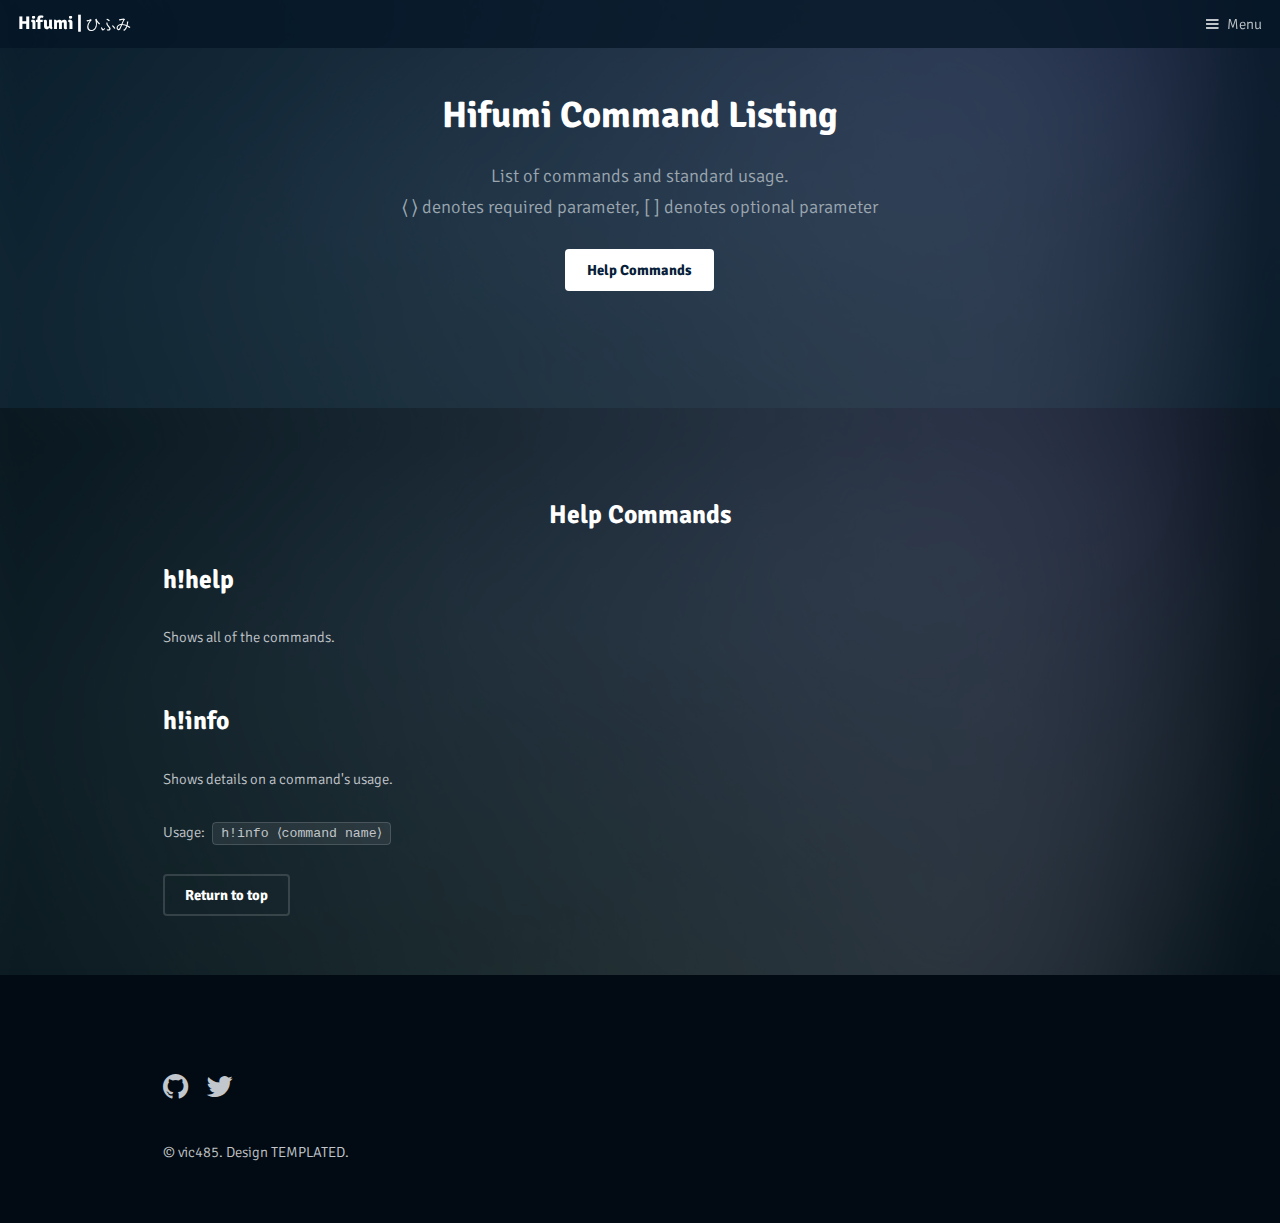
==== commands.html @ 5369439c "Help commands" ====
<!DOCTYPE HTML>
<!--
	Urban by TEMPLATED
	templated.co @templatedco
	Released for free under the Creative Commons Attribution 3.0 license (templated.co/license)
-->
<html>

<head>
	<title>Commands - Hifumi</title>
	<meta charset="utf-8" />
	<meta name="viewport" content="width=device-width, initial-scale=1" />
	<link rel="stylesheet" href="assets/css/main.css" />
</head>

<body>
	<header id="header">
		<h1>
			<a href="./">Hifumi |
				<span>ひふみ</span>
			</a>
		</h1>
		<a href="#menu">Menu</a>
	</header>

	<nav id="menu">
		<ul class="links">
			<li>
				<a href="./">Home</a>
			</li>
			<li>
				<a href="commands">Commands</a>
			</li>
			<li>
				<a href="#">Item 3</a>
			</li>
		</ul>
	</nav>

	<div id="main">
		<section class="wrapper style1">
			<div class="inner">
				<header class="align-center">
					<h2>Hifumi Command Listing</h2>
					<p>List of commands and standard usage.
						<br>&LeftAngleBracket; &RightAngleBracket; denotes required parameter, [ ] denotes optional parameter</p>
					<a href="#help" class="button special scrolly">Help Commands</a>
				</header>
			</div>
		</section>

		<section class="wrapper style2" id="help">
			<div class="inner">
				<h3 class="align-center">Help Commands</h3>
				<h3>h!help</h3>
				<p>Shows all of the commands.</p>
				<br>
				<h3>h!info</h3>
				<p>Shows details on a command's usage.</p>
				<p>Usage:
					<code>h!info &LeftAngleBracket;command name&RightAngleBracket;</code>
				</p>
				<a href="#main" class="button alt scrolly">Return to top</a>
			</div>
		</section>

		<footer id="footer">
			<div class="inner">
				<div class="icons">
					<ul class="icons">
						<li>
							<a href="https://github.com/vic485/hifumi" class="icon fa-github">
								<span class="label">GitHub</span>
							</a>
						</li>
						<li>
							<a href="https://twitter.com/thevic485" class="icon fa-twitter">
								<span class="label">Twitter</span>
							</a>
						</li>
					</ul>
					&copy; vic485. Design
					<a href="https://templated.co">TEMPLATED</a>.
				</div>
			</div>
		</footer>
	</div>

	<script src="assets/js/jquery.min.js"></script>
	<script src="assets/js/jquery.scrolly.min.js"></script>
	<script src="assets/js/skel.min.js"></script>
	<script src="assets/js/util.js"></script>
	<script src="assets/js/main.js"></script>
</body>

</html>
---- assets/css/main.css ----
@charset "UTF-8";
@import url(font-awesome.min.css);
@import url(fa-brands.min.css);
@import url("https://fonts.googleapis.com/css?family=Signika:300,700");

/*
	Broadcast by TEMPLATED
	templated.co @templatedco
	Released for free under the Creative Commons Attribution 3.0 license (templated.co/license)
*/

/* Reset */

	html, body, div, span, applet, object, iframe, h1, h2, h3, h4, h5, h6, p, blockquote, pre, a, abbr, acronym, address, big, cite, code, del, dfn, em, img, ins, kbd, q, s, samp, small, strike, strong, sub, sup, tt, var, b, u, i, center, dl, dt, dd, ol, ul, li, fieldset, form, label, legend, table, caption, tbody, tfoot, thead, tr, th, td, article, aside, canvas, details, embed, figure, figcaption, footer, header, hgroup, menu, nav, output, ruby, section, summary, time, mark, audio, video {
		margin: 0;
		padding: 0;
		border: 0;
		font-size: 100%;
		font: inherit;
		vertical-align: baseline;
	}

	article, aside, details, figcaption, figure, footer, header, hgroup, menu, nav, section {
		display: block;
	}

	body {
		line-height: 1;
	}

	ol, ul {
		list-style: none;
	}

	blockquote, q {
		quotes: none;
	}

	blockquote:before, blockquote:after, q:before, q:after {
		content: '';
		content: none;
	}

	table {
		border-collapse: collapse;
		border-spacing: 0;
	}

	body {
		-webkit-text-size-adjust: none;
	}

/* Box Model */

	*, *:before, *:after {
		-moz-box-sizing: border-box;
		-webkit-box-sizing: border-box;
		box-sizing: border-box;
	}

/* Containers */

	.container {
		margin-left: auto;
		margin-right: auto;
	}

	.container.\31 25\25 {
		width: 100%;
		max-width: 100em;
		min-width: 80em;
	}

	.container.\37 5\25 {
		width: 60em;
	}

	.container.\35 0\25 {
		width: 40em;
	}

	.container.\32 5\25 {
		width: 20em;
	}

	.container {
		width: 80em;
	}

	@media screen and (max-width: 1680px) {

		.container.\31 25\25 {
			width: 100%;
			max-width: 100em;
			min-width: 80em;
		}

		.container.\37 5\25 {
			width: 60em;
		}

		.container.\35 0\25 {
			width: 40em;
		}

		.container.\32 5\25 {
			width: 20em;
		}

		.container {
			width: 80em;
		}

	}

	@media screen and (max-width: 1280px) {

		.container.\31 25\25 {
			width: 100%;
			max-width: 81.25em;
			min-width: 65em;
		}

		.container.\37 5\25 {
			width: 48.75em;
		}

		.container.\35 0\25 {
			width: 32.5em;
		}

		.container.\32 5\25 {
			width: 16.25em;
		}

		.container {
			width: 65em;
		}

	}

	@media screen and (max-width: 980px) {

		.container.\31 25\25 {
			width: 100%;
			max-width: 112.5%;
			min-width: 90%;
		}

		.container.\37 5\25 {
			width: 67.5%;
		}

		.container.\35 0\25 {
			width: 45%;
		}

		.container.\32 5\25 {
			width: 22.5%;
		}

		.container {
			width: 90%;
		}

	}

	@media screen and (max-width: 736px) {

		.container.\31 25\25 {
			width: 100%;
			max-width: 112.5%;
			min-width: 90%;
		}

		.container.\37 5\25 {
			width: 67.5%;
		}

		.container.\35 0\25 {
			width: 45%;
		}

		.container.\32 5\25 {
			width: 22.5%;
		}

		.container {
			width: 90% !important;
		}

	}

	@media screen and (max-width: 480px) {

		.container.\31 25\25 {
			width: 100%;
			max-width: 112.5%;
			min-width: 90%;
		}

		.container.\37 5\25 {
			width: 67.5%;
		}

		.container.\35 0\25 {
			width: 45%;
		}

		.container.\32 5\25 {
			width: 22.5%;
		}

		.container {
			width: 90% !important;
		}

	}

/* Grid */

	.row {
		border-bottom: solid 1px transparent;
		-moz-box-sizing: border-box;
		-webkit-box-sizing: border-box;
		box-sizing: border-box;
	}

	.row > * {
		float: left;
		-moz-box-sizing: border-box;
		-webkit-box-sizing: border-box;
		box-sizing: border-box;
	}

	.row:after, .row:before {
		content: '';
		display: block;
		clear: both;
		height: 0;
	}

	.row.uniform > * > :first-child {
		margin-top: 0;
	}

	.row.uniform > * > :last-child {
		margin-bottom: 0;
	}

	.row.\30 \25 > * {
		padding: 0 0 0 0em;
	}

	.row.\30 \25 {
		margin: 0 0 -1px 0em;
	}

	.row.uniform.\30 \25 > * {
		padding: 0em 0 0 0em;
	}

	.row.uniform.\30 \25 {
		margin: 0em 0 -1px 0em;
	}

	.row > * {
		padding: 0 0 0 2em;
	}

	.row {
		margin: 0 0 -1px -2em;
	}

	.row.uniform > * {
		padding: 2em 0 0 2em;
	}

	.row.uniform {
		margin: -2em 0 -1px -2em;
	}

	.row.\32 00\25 > * {
		padding: 0 0 0 4em;
	}

	.row.\32 00\25 {
		margin: 0 0 -1px -4em;
	}

	.row.uniform.\32 00\25 > * {
		padding: 4em 0 0 4em;
	}

	.row.uniform.\32 00\25 {
		margin: -4em 0 -1px -4em;
	}

	.row.\31 50\25 > * {
		padding: 0 0 0 3em;
	}

	.row.\31 50\25 {
		margin: 0 0 -1px -3em;
	}

	.row.uniform.\31 50\25 > * {
		padding: 3em 0 0 3em;
	}

	.row.uniform.\31 50\25 {
		margin: -3em 0 -1px -3em;
	}

	.row.\35 0\25 > * {
		padding: 0 0 0 1em;
	}

	.row.\35 0\25 {
		margin: 0 0 -1px -1em;
	}

	.row.uniform.\35 0\25 > * {
		padding: 1em 0 0 1em;
	}

	.row.uniform.\35 0\25 {
		margin: -1em 0 -1px -1em;
	}

	.row.\32 5\25 > * {
		padding: 0 0 0 0.5em;
	}

	.row.\32 5\25 {
		margin: 0 0 -1px -0.5em;
	}

	.row.uniform.\32 5\25 > * {
		padding: 0.5em 0 0 0.5em;
	}

	.row.uniform.\32 5\25 {
		margin: -0.5em 0 -1px -0.5em;
	}

	.\31 2u, .\31 2u\24 {
		width: 100%;
		clear: none;
		margin-left: 0;
	}

	.\31 1u, .\31 1u\24 {
		width: 91.6666666667%;
		clear: none;
		margin-left: 0;
	}

	.\31 0u, .\31 0u\24 {
		width: 83.3333333333%;
		clear: none;
		margin-left: 0;
	}

	.\39 u, .\39 u\24 {
		width: 75%;
		clear: none;
		margin-left: 0;
	}

	.\38 u, .\38 u\24 {
		width: 66.6666666667%;
		clear: none;
		margin-left: 0;
	}

	.\37 u, .\37 u\24 {
		width: 58.3333333333%;
		clear: none;
		margin-left: 0;
	}

	.\36 u, .\36 u\24 {
		width: 50%;
		clear: none;
		margin-left: 0;
	}

	.\35 u, .\35 u\24 {
		width: 41.6666666667%;
		clear: none;
		margin-left: 0;
	}

	.\34 u, .\34 u\24 {
		width: 33.3333333333%;
		clear: none;
		margin-left: 0;
	}

	.\33 u, .\33 u\24 {
		width: 25%;
		clear: none;
		margin-left: 0;
	}

	.\32 u, .\32 u\24 {
		width: 16.6666666667%;
		clear: none;
		margin-left: 0;
	}

	.\31 u, .\31 u\24 {
		width: 8.3333333333%;
		clear: none;
		margin-left: 0;
	}

	.\31 2u\24 + *,
	.\31 1u\24 + *,
	.\31 0u\24 + *,
	.\39 u\24 + *,
	.\38 u\24 + *,
	.\37 u\24 + *,
	.\36 u\24 + *,
	.\35 u\24 + *,
	.\34 u\24 + *,
	.\33 u\24 + *,
	.\32 u\24 + *,
	.\31 u\24 + * {
		clear: left;
	}

	.\-11u {
		margin-left: 91.66667%;
	}

	.\-10u {
		margin-left: 83.33333%;
	}

	.\-9u {
		margin-left: 75%;
	}

	.\-8u {
		margin-left: 66.66667%;
	}

	.\-7u {
		margin-left: 58.33333%;
	}

	.\-6u {
		margin-left: 50%;
	}

	.\-5u {
		margin-left: 41.66667%;
	}

	.\-4u {
		margin-left: 33.33333%;
	}

	.\-3u {
		margin-left: 25%;
	}

	.\-2u {
		margin-left: 16.66667%;
	}

	.\-1u {
		margin-left: 8.33333%;
	}

	@media screen and (max-width: 1680px) {

		.row > * {
			padding: 0 0 0 2em;
		}

		.row {
			margin: 0 0 -1px -2em;
		}

		.row.uniform > * {
			padding: 2em 0 0 2em;
		}

		.row.uniform {
			margin: -2em 0 -1px -2em;
		}

		.row.\32 00\25 > * {
			padding: 0 0 0 4em;
		}

		.row.\32 00\25 {
			margin: 0 0 -1px -4em;
		}

		.row.uniform.\32 00\25 > * {
			padding: 4em 0 0 4em;
		}

		.row.uniform.\32 00\25 {
			margin: -4em 0 -1px -4em;
		}

		.row.\31 50\25 > * {
			padding: 0 0 0 3em;
		}

		.row.\31 50\25 {
			margin: 0 0 -1px -3em;
		}

		.row.uniform.\31 50\25 > * {
			padding: 3em 0 0 3em;
		}

		.row.uniform.\31 50\25 {
			margin: -3em 0 -1px -3em;
		}

		.row.\35 0\25 > * {
			padding: 0 0 0 1em;
		}

		.row.\35 0\25 {
			margin: 0 0 -1px -1em;
		}

		.row.uniform.\35 0\25 > * {
			padding: 1em 0 0 1em;
		}

		.row.uniform.\35 0\25 {
			margin: -1em 0 -1px -1em;
		}

		.row.\32 5\25 > * {
			padding: 0 0 0 0.5em;
		}

		.row.\32 5\25 {
			margin: 0 0 -1px -0.5em;
		}

		.row.uniform.\32 5\25 > * {
			padding: 0.5em 0 0 0.5em;
		}

		.row.uniform.\32 5\25 {
			margin: -0.5em 0 -1px -0.5em;
		}

		.\31 2u\28xlarge\29, .\31 2u\24\28xlarge\29 {
			width: 100%;
			clear: none;
			margin-left: 0;
		}

		.\31 1u\28xlarge\29, .\31 1u\24\28xlarge\29 {
			width: 91.6666666667%;
			clear: none;
			margin-left: 0;
		}

		.\31 0u\28xlarge\29, .\31 0u\24\28xlarge\29 {
			width: 83.3333333333%;
			clear: none;
			margin-left: 0;
		}

		.\39 u\28xlarge\29, .\39 u\24\28xlarge\29 {
			width: 75%;
			clear: none;
			margin-left: 0;
		}

		.\38 u\28xlarge\29, .\38 u\24\28xlarge\29 {
			width: 66.6666666667%;
			clear: none;
			margin-left: 0;
		}

		.\37 u\28xlarge\29, .\37 u\24\28xlarge\29 {
			width: 58.3333333333%;
			clear: none;
			margin-left: 0;
		}

		.\36 u\28xlarge\29, .\36 u\24\28xlarge\29 {
			width: 50%;
			clear: none;
			margin-left: 0;
		}

		.\35 u\28xlarge\29, .\35 u\24\28xlarge\29 {
			width: 41.6666666667%;
			clear: none;
			margin-left: 0;
		}

		.\34 u\28xlarge\29, .\34 u\24\28xlarge\29 {
			width: 33.3333333333%;
			clear: none;
			margin-left: 0;
		}

		.\33 u\28xlarge\29, .\33 u\24\28xlarge\29 {
			width: 25%;
			clear: none;
			margin-left: 0;
		}

		.\32 u\28xlarge\29, .\32 u\24\28xlarge\29 {
			width: 16.6666666667%;
			clear: none;
			margin-left: 0;
		}

		.\31 u\28xlarge\29, .\31 u\24\28xlarge\29 {
			width: 8.3333333333%;
			clear: none;
			margin-left: 0;
		}

		.\31 2u\24\28xlarge\29 + *,
		.\31 1u\24\28xlarge\29 + *,
		.\31 0u\24\28xlarge\29 + *,
		.\39 u\24\28xlarge\29 + *,
		.\38 u\24\28xlarge\29 + *,
		.\37 u\24\28xlarge\29 + *,
		.\36 u\24\28xlarge\29 + *,
		.\35 u\24\28xlarge\29 + *,
		.\34 u\24\28xlarge\29 + *,
		.\33 u\24\28xlarge\29 + *,
		.\32 u\24\28xlarge\29 + *,
		.\31 u\24\28xlarge\29 + * {
			clear: left;
		}

		.\-11u\28xlarge\29 {
			margin-left: 91.66667%;
		}

		.\-10u\28xlarge\29 {
			margin-left: 83.33333%;
		}

		.\-9u\28xlarge\29 {
			margin-left: 75%;
		}

		.\-8u\28xlarge\29 {
			margin-left: 66.66667%;
		}

		.\-7u\28xlarge\29 {
			margin-left: 58.33333%;
		}

		.\-6u\28xlarge\29 {
			margin-left: 50%;
		}

		.\-5u\28xlarge\29 {
			margin-left: 41.66667%;
		}

		.\-4u\28xlarge\29 {
			margin-left: 33.33333%;
		}

		.\-3u\28xlarge\29 {
			margin-left: 25%;
		}

		.\-2u\28xlarge\29 {
			margin-left: 16.66667%;
		}

		.\-1u\28xlarge\29 {
			margin-left: 8.33333%;
		}

	}

	@media screen and (max-width: 1280px) {

		.row > * {
			padding: 0 0 0 1.5em;
		}

		.row {
			margin: 0 0 -1px -1.5em;
		}

		.row.uniform > * {
			padding: 1.5em 0 0 1.5em;
		}

		.row.uniform {
			margin: -1.5em 0 -1px -1.5em;
		}

		.row.\32 00\25 > * {
			padding: 0 0 0 3em;
		}

		.row.\32 00\25 {
			margin: 0 0 -1px -3em;
		}

		.row.uniform.\32 00\25 > * {
			padding: 3em 0 0 3em;
		}

		.row.uniform.\32 00\25 {
			margin: -3em 0 -1px -3em;
		}

		.row.\31 50\25 > * {
			padding: 0 0 0 2.25em;
		}

		.row.\31 50\25 {
			margin: 0 0 -1px -2.25em;
		}

		.row.uniform.\31 50\25 > * {
			padding: 2.25em 0 0 2.25em;
		}

		.row.uniform.\31 50\25 {
			margin: -2.25em 0 -1px -2.25em;
		}

		.row.\35 0\25 > * {
			padding: 0 0 0 0.75em;
		}

		.row.\35 0\25 {
			margin: 0 0 -1px -0.75em;
		}

		.row.uniform.\35 0\25 > * {
			padding: 0.75em 0 0 0.75em;
		}

		.row.uniform.\35 0\25 {
			margin: -0.75em 0 -1px -0.75em;
		}

		.row.\32 5\25 > * {
			padding: 0 0 0 0.375em;
		}

		.row.\32 5\25 {
			margin: 0 0 -1px -0.375em;
		}

		.row.uniform.\32 5\25 > * {
			padding: 0.375em 0 0 0.375em;
		}

		.row.uniform.\32 5\25 {
			margin: -0.375em 0 -1px -0.375em;
		}

		.\31 2u\28large\29, .\31 2u\24\28large\29 {
			width: 100%;
			clear: none;
			margin-left: 0;
		}

		.\31 1u\28large\29, .\31 1u\24\28large\29 {
			width: 91.6666666667%;
			clear: none;
			margin-left: 0;
		}

		.\31 0u\28large\29, .\31 0u\24\28large\29 {
			width: 83.3333333333%;
			clear: none;
			margin-left: 0;
		}

		.\39 u\28large\29, .\39 u\24\28large\29 {
			width: 75%;
			clear: none;
			margin-left: 0;
		}

		.\38 u\28large\29, .\38 u\24\28large\29 {
			width: 66.6666666667%;
			clear: none;
			margin-left: 0;
		}

		.\37 u\28large\29, .\37 u\24\28large\29 {
			width: 58.3333333333%;
			clear: none;
			margin-left: 0;
		}

		.\36 u\28large\29, .\36 u\24\28large\29 {
			width: 50%;
			clear: none;
			margin-left: 0;
		}

		.\35 u\28large\29, .\35 u\24\28large\29 {
			width: 41.6666666667%;
			clear: none;
			margin-left: 0;
		}

		.\34 u\28large\29, .\34 u\24\28large\29 {
			width: 33.3333333333%;
			clear: none;
			margin-left: 0;
		}

		.\33 u\28large\29, .\33 u\24\28large\29 {
			width: 25%;
			clear: none;
			margin-left: 0;
		}

		.\32 u\28large\29, .\32 u\24\28large\29 {
			width: 16.6666666667%;
			clear: none;
			margin-left: 0;
		}

		.\31 u\28large\29, .\31 u\24\28large\29 {
			width: 8.3333333333%;
			clear: none;
			margin-left: 0;
		}

		.\31 2u\24\28large\29 + *,
		.\31 1u\24\28large\29 + *,
		.\31 0u\24\28large\29 + *,
		.\39 u\24\28large\29 + *,
		.\38 u\24\28large\29 + *,
		.\37 u\24\28large\29 + *,
		.\36 u\24\28large\29 + *,
		.\35 u\24\28large\29 + *,
		.\34 u\24\28large\29 + *,
		.\33 u\24\28large\29 + *,
		.\32 u\24\28large\29 + *,
		.\31 u\24\28large\29 + * {
			clear: left;
		}

		.\-11u\28large\29 {
			margin-left: 91.66667%;
		}

		.\-10u\28large\29 {
			margin-left: 83.33333%;
		}

		.\-9u\28large\29 {
			margin-left: 75%;
		}

		.\-8u\28large\29 {
			margin-left: 66.66667%;
		}

		.\-7u\28large\29 {
			margin-left: 58.33333%;
		}

		.\-6u\28large\29 {
			margin-left: 50%;
		}

		.\-5u\28large\29 {
			margin-left: 41.66667%;
		}

		.\-4u\28large\29 {
			margin-left: 33.33333%;
		}

		.\-3u\28large\29 {
			margin-left: 25%;
		}

		.\-2u\28large\29 {
			margin-left: 16.66667%;
		}

		.\-1u\28large\29 {
			margin-left: 8.33333%;
		}

	}

	@media screen and (max-width: 980px) {

		.row > * {
			padding: 0 0 0 1.5em;
		}

		.row {
			margin: 0 0 -1px -1.5em;
		}

		.row.uniform > * {
			padding: 1.5em 0 0 1.5em;
		}

		.row.uniform {
			margin: -1.5em 0 -1px -1.5em;
		}

		.row.\32 00\25 > * {
			padding: 0 0 0 3em;
		}

		.row.\32 00\25 {
			margin: 0 0 -1px -3em;
		}

		.row.uniform.\32 00\25 > * {
			padding: 3em 0 0 3em;
		}

		.row.uniform.\32 00\25 {
			margin: -3em 0 -1px -3em;
		}

		.row.\31 50\25 > * {
			padding: 0 0 0 2.25em;
		}

		.row.\31 50\25 {
			margin: 0 0 -1px -2.25em;
		}

		.row.uniform.\31 50\25 > * {
			padding: 2.25em 0 0 2.25em;
		}

		.row.uniform.\31 50\25 {
			margin: -2.25em 0 -1px -2.25em;
		}

		.row.\35 0\25 > * {
			padding: 0 0 0 0.75em;
		}

		.row.\35 0\25 {
			margin: 0 0 -1px -0.75em;
		}

		.row.uniform.\35 0\25 > * {
			padding: 0.75em 0 0 0.75em;
		}

		.row.uniform.\35 0\25 {
			margin: -0.75em 0 -1px -0.75em;
		}

		.row.\32 5\25 > * {
			padding: 0 0 0 0.375em;
		}

		.row.\32 5\25 {
			margin: 0 0 -1px -0.375em;
		}

		.row.uniform.\32 5\25 > * {
			padding: 0.375em 0 0 0.375em;
		}

		.row.uniform.\32 5\25 {
			margin: -0.375em 0 -1px -0.375em;
		}

		.\31 2u\28medium\29, .\31 2u\24\28medium\29 {
			width: 100%;
			clear: none;
			margin-left: 0;
		}

		.\31 1u\28medium\29, .\31 1u\24\28medium\29 {
			width: 91.6666666667%;
			clear: none;
			margin-left: 0;
		}

		.\31 0u\28medium\29, .\31 0u\24\28medium\29 {
			width: 83.3333333333%;
			clear: none;
			margin-left: 0;
		}

		.\39 u\28medium\29, .\39 u\24\28medium\29 {
			width: 75%;
			clear: none;
			margin-left: 0;
		}

		.\38 u\28medium\29, .\38 u\24\28medium\29 {
			width: 66.6666666667%;
			clear: none;
			margin-left: 0;
		}

		.\37 u\28medium\29, .\37 u\24\28medium\29 {
			width: 58.3333333333%;
			clear: none;
			margin-left: 0;
		}

		.\36 u\28medium\29, .\36 u\24\28medium\29 {
			width: 50%;
			clear: none;
			margin-left: 0;
		}

		.\35 u\28medium\29, .\35 u\24\28medium\29 {
			width: 41.6666666667%;
			clear: none;
			margin-left: 0;
		}

		.\34 u\28medium\29, .\34 u\24\28medium\29 {
			width: 33.3333333333%;
			clear: none;
			margin-left: 0;
		}

		.\33 u\28medium\29, .\33 u\24\28medium\29 {
			width: 25%;
			clear: none;
			margin-left: 0;
		}

		.\32 u\28medium\29, .\32 u\24\28medium\29 {
			width: 16.6666666667%;
			clear: none;
			margin-left: 0;
		}

		.\31 u\28medium\29, .\31 u\24\28medium\29 {
			width: 8.3333333333%;
			clear: none;
			margin-left: 0;
		}

		.\31 2u\24\28medium\29 + *,
		.\31 1u\24\28medium\29 + *,
		.\31 0u\24\28medium\29 + *,
		.\39 u\24\28medium\29 + *,
		.\38 u\24\28medium\29 + *,
		.\37 u\24\28medium\29 + *,
		.\36 u\24\28medium\29 + *,
		.\35 u\24\28medium\29 + *,
		.\34 u\24\28medium\29 + *,
		.\33 u\24\28medium\29 + *,
		.\32 u\24\28medium\29 + *,
		.\31 u\24\28medium\29 + * {
			clear: left;
		}

		.\-11u\28medium\29 {
			margin-left: 91.66667%;
		}

		.\-10u\28medium\29 {
			margin-left: 83.33333%;
		}

		.\-9u\28medium\29 {
			margin-left: 75%;
		}

		.\-8u\28medium\29 {
			margin-left: 66.66667%;
		}

		.\-7u\28medium\29 {
			margin-left: 58.33333%;
		}

		.\-6u\28medium\29 {
			margin-left: 50%;
		}

		.\-5u\28medium\29 {
			margin-left: 41.66667%;
		}

		.\-4u\28medium\29 {
			margin-left: 33.33333%;
		}

		.\-3u\28medium\29 {
			margin-left: 25%;
		}

		.\-2u\28medium\29 {
			margin-left: 16.66667%;
		}

		.\-1u\28medium\29 {
			margin-left: 8.33333%;
		}

	}

	@media screen and (max-width: 736px) {

		.row > * {
			padding: 0 0 0 1.25em;
		}

		.row {
			margin: 0 0 -1px -1.25em;
		}

		.row.uniform > * {
			padding: 1.25em 0 0 1.25em;
		}

		.row.uniform {
			margin: -1.25em 0 -1px -1.25em;
		}

		.row.\32 00\25 > * {
			padding: 0 0 0 2.5em;
		}

		.row.\32 00\25 {
			margin: 0 0 -1px -2.5em;
		}

		.row.uniform.\32 00\25 > * {
			padding: 2.5em 0 0 2.5em;
		}

		.row.uniform.\32 00\25 {
			margin: -2.5em 0 -1px -2.5em;
		}

		.row.\31 50\25 > * {
			padding: 0 0 0 1.875em;
		}

		.row.\31 50\25 {
			margin: 0 0 -1px -1.875em;
		}

		.row.uniform.\31 50\25 > * {
			padding: 1.875em 0 0 1.875em;
		}

		.row.uniform.\31 50\25 {
			margin: -1.875em 0 -1px -1.875em;
		}

		.row.\35 0\25 > * {
			padding: 0 0 0 0.625em;
		}

		.row.\35 0\25 {
			margin: 0 0 -1px -0.625em;
		}

		.row.uniform.\35 0\25 > * {
			padding: 0.625em 0 0 0.625em;
		}

		.row.uniform.\35 0\25 {
			margin: -0.625em 0 -1px -0.625em;
		}

		.row.\32 5\25 > * {
			padding: 0 0 0 0.3125em;
		}

		.row.\32 5\25 {
			margin: 0 0 -1px -0.3125em;
		}

		.row.uniform.\32 5\25 > * {
			padding: 0.3125em 0 0 0.3125em;
		}

		.row.uniform.\32 5\25 {
			margin: -0.3125em 0 -1px -0.3125em;
		}

		.\31 2u\28small\29, .\31 2u\24\28small\29 {
			width: 100%;
			clear: none;
			margin-left: 0;
		}

		.\31 1u\28small\29, .\31 1u\24\28small\29 {
			width: 91.6666666667%;
			clear: none;
			margin-left: 0;
		}

		.\31 0u\28small\29, .\31 0u\24\28small\29 {
			width: 83.3333333333%;
			clear: none;
			margin-left: 0;
		}

		.\39 u\28small\29, .\39 u\24\28small\29 {
			width: 75%;
			clear: none;
			margin-left: 0;
		}

		.\38 u\28small\29, .\38 u\24\28small\29 {
			width: 66.6666666667%;
			clear: none;
			margin-left: 0;
		}

		.\37 u\28small\29, .\37 u\24\28small\29 {
			width: 58.3333333333%;
			clear: none;
			margin-left: 0;
		}

		.\36 u\28small\29, .\36 u\24\28small\29 {
			width: 50%;
			clear: none;
			margin-left: 0;
		}

		.\35 u\28small\29, .\35 u\24\28small\29 {
			width: 41.6666666667%;
			clear: none;
			margin-left: 0;
		}

		.\34 u\28small\29, .\34 u\24\28small\29 {
			width: 33.3333333333%;
			clear: none;
			margin-left: 0;
		}

		.\33 u\28small\29, .\33 u\24\28small\29 {
			width: 25%;
			clear: none;
			margin-left: 0;
		}

		.\32 u\28small\29, .\32 u\24\28small\29 {
			width: 16.6666666667%;
			clear: none;
			margin-left: 0;
		}

		.\31 u\28small\29, .\31 u\24\28small\29 {
			width: 8.3333333333%;
			clear: none;
			margin-left: 0;
		}

		.\31 2u\24\28small\29 + *,
		.\31 1u\24\28small\29 + *,
		.\31 0u\24\28small\29 + *,
		.\39 u\24\28small\29 + *,
		.\38 u\24\28small\29 + *,
		.\37 u\24\28small\29 + *,
		.\36 u\24\28small\29 + *,
		.\35 u\24\28small\29 + *,
		.\34 u\24\28small\29 + *,
		.\33 u\24\28small\29 + *,
		.\32 u\24\28small\29 + *,
		.\31 u\24\28small\29 + * {
			clear: left;
		}

		.\-11u\28small\29 {
			margin-left: 91.66667%;
		}

		.\-10u\28small\29 {
			margin-left: 83.33333%;
		}

		.\-9u\28small\29 {
			margin-left: 75%;
		}

		.\-8u\28small\29 {
			margin-left: 66.66667%;
		}

		.\-7u\28small\29 {
			margin-left: 58.33333%;
		}

		.\-6u\28small\29 {
			margin-left: 50%;
		}

		.\-5u\28small\29 {
			margin-left: 41.66667%;
		}

		.\-4u\28small\29 {
			margin-left: 33.33333%;
		}

		.\-3u\28small\29 {
			margin-left: 25%;
		}

		.\-2u\28small\29 {
			margin-left: 16.66667%;
		}

		.\-1u\28small\29 {
			margin-left: 8.33333%;
		}

	}

	@media screen and (max-width: 480px) {

		.row > * {
			padding: 0 0 0 1.25em;
		}

		.row {
			margin: 0 0 -1px -1.25em;
		}

		.row.uniform > * {
			padding: 1.25em 0 0 1.25em;
		}

		.row.uniform {
			margin: -1.25em 0 -1px -1.25em;
		}

		.row.\32 00\25 > * {
			padding: 0 0 0 2.5em;
		}

		.row.\32 00\25 {
			margin: 0 0 -1px -2.5em;
		}

		.row.uniform.\32 00\25 > * {
			padding: 2.5em 0 0 2.5em;
		}

		.row.uniform.\32 00\25 {
			margin: -2.5em 0 -1px -2.5em;
		}

		.row.\31 50\25 > * {
			padding: 0 0 0 1.875em;
		}

		.row.\31 50\25 {
			margin: 0 0 -1px -1.875em;
		}

		.row.uniform.\31 50\25 > * {
			padding: 1.875em 0 0 1.875em;
		}

		.row.uniform.\31 50\25 {
			margin: -1.875em 0 -1px -1.875em;
		}

		.row.\35 0\25 > * {
			padding: 0 0 0 0.625em;
		}

		.row.\35 0\25 {
			margin: 0 0 -1px -0.625em;
		}

		.row.uniform.\35 0\25 > * {
			padding: 0.625em 0 0 0.625em;
		}

		.row.uniform.\35 0\25 {
			margin: -0.625em 0 -1px -0.625em;
		}

		.row.\32 5\25 > * {
			padding: 0 0 0 0.3125em;
		}

		.row.\32 5\25 {
			margin: 0 0 -1px -0.3125em;
		}

		.row.uniform.\32 5\25 > * {
			padding: 0.3125em 0 0 0.3125em;
		}

		.row.uniform.\32 5\25 {
			margin: -0.3125em 0 -1px -0.3125em;
		}

		.\31 2u\28xsmall\29, .\31 2u\24\28xsmall\29 {
			width: 100%;
			clear: none;
			margin-left: 0;
		}

		.\31 1u\28xsmall\29, .\31 1u\24\28xsmall\29 {
			width: 91.6666666667%;
			clear: none;
			margin-left: 0;
		}

		.\31 0u\28xsmall\29, .\31 0u\24\28xsmall\29 {
			width: 83.3333333333%;
			clear: none;
			margin-left: 0;
		}

		.\39 u\28xsmall\29, .\39 u\24\28xsmall\29 {
			width: 75%;
			clear: none;
			margin-left: 0;
		}

		.\38 u\28xsmall\29, .\38 u\24\28xsmall\29 {
			width: 66.6666666667%;
			clear: none;
			margin-left: 0;
		}

		.\37 u\28xsmall\29, .\37 u\24\28xsmall\29 {
			width: 58.3333333333%;
			clear: none;
			margin-left: 0;
		}

		.\36 u\28xsmall\29, .\36 u\24\28xsmall\29 {
			width: 50%;
			clear: none;
			margin-left: 0;
		}

		.\35 u\28xsmall\29, .\35 u\24\28xsmall\29 {
			width: 41.6666666667%;
			clear: none;
			margin-left: 0;
		}

		.\34 u\28xsmall\29, .\34 u\24\28xsmall\29 {
			width: 33.3333333333%;
			clear: none;
			margin-left: 0;
		}

		.\33 u\28xsmall\29, .\33 u\24\28xsmall\29 {
			width: 25%;
			clear: none;
			margin-left: 0;
		}

		.\32 u\28xsmall\29, .\32 u\24\28xsmall\29 {
			width: 16.6666666667%;
			clear: none;
			margin-left: 0;
		}

		.\31 u\28xsmall\29, .\31 u\24\28xsmall\29 {
			width: 8.3333333333%;
			clear: none;
			margin-left: 0;
		}

		.\31 2u\24\28xsmall\29 + *,
		.\31 1u\24\28xsmall\29 + *,
		.\31 0u\24\28xsmall\29 + *,
		.\39 u\24\28xsmall\29 + *,
		.\38 u\24\28xsmall\29 + *,
		.\37 u\24\28xsmall\29 + *,
		.\36 u\24\28xsmall\29 + *,
		.\35 u\24\28xsmall\29 + *,
		.\34 u\24\28xsmall\29 + *,
		.\33 u\24\28xsmall\29 + *,
		.\32 u\24\28xsmall\29 + *,
		.\31 u\24\28xsmall\29 + * {
			clear: left;
		}

		.\-11u\28xsmall\29 {
			margin-left: 91.66667%;
		}

		.\-10u\28xsmall\29 {
			margin-left: 83.33333%;
		}

		.\-9u\28xsmall\29 {
			margin-left: 75%;
		}

		.\-8u\28xsmall\29 {
			margin-left: 66.66667%;
		}

		.\-7u\28xsmall\29 {
			margin-left: 58.33333%;
		}

		.\-6u\28xsmall\29 {
			margin-left: 50%;
		}

		.\-5u\28xsmall\29 {
			margin-left: 41.66667%;
		}

		.\-4u\28xsmall\29 {
			margin-left: 33.33333%;
		}

		.\-3u\28xsmall\29 {
			margin-left: 25%;
		}

		.\-2u\28xsmall\29 {
			margin-left: 16.66667%;
		}

		.\-1u\28xsmall\29 {
			margin-left: 8.33333%;
		}

	}

/* Basic */

	@-ms-viewport {
		width: device-width;
	}

	body {
		-ms-overflow-style: scrollbar;
	}

	@media screen and (max-width: 480px) {

		html, body {
			min-width: 320px;
		}

	}

	body {
		background: #020B13;
	}

		body.is-loading *, body.is-loading *:before, body.is-loading *:after {
			-moz-animation: none !important;
			-webkit-animation: none !important;
			-ms-animation: none !important;
			animation: none !important;
			-moz-transition: none !important;
			-webkit-transition: none !important;
			-ms-transition: none !important;
			transition: none !important;
		}

/* Type */

	body {
		background-color: #020B13;
		color: #c0c2c4;
	}

	body, input, select, textarea {
		font-family: "Signika", sans-serif;
		font-size: 13pt;
		font-weight: 300;
		line-height: 1.65;
	}

		@media screen and (max-width: 1680px) {

			body, input, select, textarea {
				font-size: 11pt;
			}

		}

		@media screen and (max-width: 1280px) {

			body, input, select, textarea {
				font-size: 11pt;
			}

		}

		@media screen and (max-width: 980px) {

			body, input, select, textarea {
				font-size: 12pt;
			}

		}

		@media screen and (max-width: 736px) {

			body, input, select, textarea {
				font-size: 12pt;
			}

		}

		@media screen and (max-width: 480px) {

			body, input, select, textarea {
				font-size: 12pt;
			}

		}

	a {
		-moz-transition: color 0.2s ease-in-out;
		-webkit-transition: color 0.2s ease-in-out;
		-ms-transition: color 0.2s ease-in-out;
		transition: color 0.2s ease-in-out;
		text-decoration: none;
	}

	strong, b {
		font-weight: 700;
	}

	em, i {
		font-style: italic;
	}

	p {
		margin: 0 0 2em 0;
	}

	h1, h2, h3, h4, h5, h6 {
		font-weight: 700;
		line-height: 1.5;
		margin: 0 0 1em 0;
	}

		h1 a, h2 a, h3 a, h4 a, h5 a, h6 a {
			color: inherit;
			text-decoration: none;
		}

	h2 {
		font-size: 2.5em;
	}

		@media screen and (max-width: 736px) {

			h2 {
				font-size: 2em;
			}

		}

		@media screen and (max-width: 480px) {

			h2 {
				font-size: 1.5em;
			}

		}

	h3 {
		font-size: 1.75em;
	}

		@media screen and (max-width: 736px) {

			h3 {
				font-size: 1.5em;
			}

		}

		@media screen and (max-width: 480px) {

			h3 {
				font-size: 1.25em;
			}

		}

	h4 {
		font-size: 1.5em;
	}

	h5 {
		font-size: 0.9em;
	}

	h6 {
		font-size: 0.7em;
	}

	sub {
		font-size: 0.8em;
		position: relative;
		top: 0.5em;
	}

	sup {
		font-size: 0.8em;
		position: relative;
		top: -0.5em;
	}

	blockquote {
		border-left: solid 4px;
		font-style: italic;
		margin: 0 0 2em 0;
		padding: 0.5em 0 0.5em 2em;
	}

	code {
		border-radius: 4px;
		border: solid 1px;
		font-family: "Courier New", monospace;
		font-size: 0.9em;
		margin: 0 0.25em;
		padding: 0.25em 0.65em;
	}

	pre {
		-webkit-overflow-scrolling: touch;
		font-family: "Courier New", monospace;
		font-size: 0.9em;
		margin: 0 0 2em 0;
	}

		pre code {
			display: block;
			line-height: 1.75;
			padding: 1em 1.5em;
			overflow-x: auto;
		}

	hr {
		border: 0;
		border-bottom: solid 1px;
		margin: 2em 0;
	}

		hr.major {
			margin: 3em 0;
		}

	.align-left {
		text-align: left;
	}

	.align-center {
		text-align: center;
	}

	.align-right {
		text-align: right;
	}

	input, select, textarea {
		color: #ffffff;
	}

	a {
		color: #c1c7cd;
	}

		a:hover {
			color: rgba(193, 199, 205, 0.5);
		}

	strong, b {
		color: #ffffff;
	}

	h1, h2, h3, h4, h5, h6 {
		color: #ffffff;
	}

	blockquote {
		border-left-color: rgba(255, 255, 255, 0.15);
	}

	code {
		background: rgba(255, 255, 255, 0.075);
		border-color: rgba(255, 255, 255, 0.15);
	}

	hr {
		border-bottom-color: rgba(255, 255, 255, 0.15);
	}

/* Box */

	.box {
		border-radius: 4px;
		border: solid 1px;
		margin-bottom: 2em;
		padding: 1.5em;
	}

		.box > :last-child,
		.box > :last-child > :last-child,
		.box > :last-child > :last-child > :last-child {
			margin-bottom: 0;
		}

		.box.alt {
			border: 0;
			border-radius: 0;
			padding: 0;
		}

	.box {
		border-color: rgba(255, 255, 255, 0.15);
	}

/* Button */

	input[type="submit"],
	input[type="reset"],
	input[type="button"],
	button,
	.button {
		-moz-appearance: none;
		-webkit-appearance: none;
		-ms-appearance: none;
		appearance: none;
		-moz-transition: background-color 0.2s ease-in-out, color 0.2s ease-in-out;
		-webkit-transition: background-color 0.2s ease-in-out, color 0.2s ease-in-out;
		-ms-transition: background-color 0.2s ease-in-out, color 0.2s ease-in-out;
		transition: background-color 0.2s ease-in-out, color 0.2s ease-in-out;
		border-radius: 4px;
		border: 0;
		cursor: pointer;
		display: inline-block;
		font-weight: 700;
		height: 2.85em;
		line-height: 2.95em;
		padding: 0 1.5em;
		text-align: center;
		text-decoration: none;
		white-space: nowrap;
	}

		input[type="submit"].icon,
		input[type="reset"].icon,
		input[type="button"].icon,
		button.icon,
		.button.icon {
			padding-left: 1.35em;
		}

			input[type="submit"].icon:before,
			input[type="reset"].icon:before,
			input[type="button"].icon:before,
			button.icon:before,
			.button.icon:before {
				margin-right: 0.5em;
			}

		input[type="submit"].fit,
		input[type="reset"].fit,
		input[type="button"].fit,
		button.fit,
		.button.fit {
			display: block;
			margin: 0 0 1em 0;
			width: 100%;
		}

		input[type="submit"].small,
		input[type="reset"].small,
		input[type="button"].small,
		button.small,
		.button.small {
			font-size: 0.8em;
		}

		input[type="submit"].big,
		input[type="reset"].big,
		input[type="button"].big,
		button.big,
		.button.big {
			font-size: 1.35em;
		}

		input[type="submit"].disabled, input[type="submit"]:disabled,
		input[type="reset"].disabled,
		input[type="reset"]:disabled,
		input[type="button"].disabled,
		input[type="button"]:disabled,
		button.disabled,
		button:disabled,
		.button.disabled,
		.button:disabled {
			-moz-pointer-events: none;
			-webkit-pointer-events: none;
			-ms-pointer-events: none;
			pointer-events: none;
			opacity: 0.25;
		}

		@media screen and (max-width: 480px) {

			input[type="submit"],
			input[type="reset"],
			input[type="button"],
			button,
			.button {
				padding: 0;
			}

		}

	input[type="submit"],
	input[type="reset"],
	input[type="button"],
	button,
	.button {
		background-color: #041625;
		color: #ffffff !important;
	}

		input[type="submit"]:hover,
		input[type="reset"]:hover,
		input[type="button"]:hover,
		button:hover,
		.button:hover {
			background-color: #06243c;
		}

		input[type="submit"]:active,
		input[type="reset"]:active,
		input[type="button"]:active,
		button:active,
		.button:active {
			background-color: #02080e;
		}

		input[type="submit"].alt,
		input[type="reset"].alt,
		input[type="button"].alt,
		button.alt,
		.button.alt {
			background-color: transparent;
			box-shadow: inset 0 0 0 2px rgba(255, 255, 255, 0.15);
			color: #ffffff !important;
		}

			input[type="submit"].alt:hover,
			input[type="reset"].alt:hover,
			input[type="button"].alt:hover,
			button.alt:hover,
			.button.alt:hover {
				background-color: rgba(255, 255, 255, 0.075);
			}

			input[type="submit"].alt:active,
			input[type="reset"].alt:active,
			input[type="button"].alt:active,
			button.alt:active,
			.button.alt:active {
				background-color: rgba(255, 255, 255, 0.2);
			}

			input[type="submit"].alt.icon:before,
			input[type="reset"].alt.icon:before,
			input[type="button"].alt.icon:before,
			button.alt.icon:before,
			.button.alt.icon:before {
				color: #676d71;
			}

		input[type="submit"].special,
		input[type="reset"].special,
		input[type="button"].special,
		button.special,
		.button.special {
			background-color: #062038;
			color: #ffffff !important;
		}

			input[type="submit"].special:hover,
			input[type="reset"].special:hover,
			input[type="button"].special:hover,
			button.special:hover,
			.button.special:hover {
				background-color: #082d4f;
			}

			input[type="submit"].special:active,
			input[type="reset"].special:active,
			input[type="button"].special:active,
			button.special:active,
			.button.special:active {
				background-color: #041321;
			}

/* Flex */

	.flex {
		display: -ms-flexbox;
		-ms-flex-pack: justify;
		display: -moz-flex;
		display: -webkit-flex;
		display: -ms-flex;
		display: flex;
		-moz-flex-wrap: wrap;
		-webkit-flex-wrap: wrap;
		-ms-flex-wrap: wrap;
		flex-wrap: wrap;
		-moz-justify-content: space-between;
		-webkit-justify-content: space-between;
		-ms-justify-content: space-between;
		justify-content: space-between;
	}

		.flex.flex-2, .flex.flex-3 {
			-moz-align-items: stretch;
			-webkit-align-items: stretch;
			-ms-align-items: stretch;
			align-items: stretch;
		}

		.flex.flex-2 .col {
			width: 48%;
		}

			.flex.flex-2 .col.col1 {
				width: 30%;
			}

			.flex.flex-2 .col.col2 {
				width: 66%;
			}

			@media screen and (max-width: 736px) {

				.flex.flex-2 .col.col1, .flex.flex-2 .col.col2 {
					width: 100%;
					margin-bottom: 2em;
				}

					.flex.flex-2 .col.col1 .image, .flex.flex-2 .col.col2 .image {
						max-width: 60%;
						margin: 0 auto 2em auto;
					}

			}

		.flex.flex-3 .col {
			width: 31%;
		}

		.flex.flex-4 .col {
			width: 22%;
		}

		.flex.flex-tabs {
			-moz-flex-wrap: nowrap;
			-webkit-flex-wrap: nowrap;
			-ms-flex-wrap: nowrap;
			flex-wrap: nowrap;
		}

			.flex.flex-tabs ul {
				width: 20%;
			}

			.flex.flex-tabs .tabs {
				width: 77%;
			}

		@media screen and (max-width: 980px) {

			.flex.flex-4 .col {
				width: 48%;
			}

			.flex.flex-tabs ul {
				width: 30%;
			}

			.flex.flex-tabs .tabs {
				width: 67%;
			}

			.flex.flex-tabs .flex-3 .col {
				width: 48%;
			}

		}

		@media screen and (max-width: 736px) {

			.flex.flex-2 .col, .flex.flex-3 .col, .flex.flex-4 .col {
				width: 100%;
			}

			.flex.flex-tabs {
				-moz-flex-wrap: wrap;
				-webkit-flex-wrap: wrap;
				-ms-flex-wrap: wrap;
				flex-wrap: wrap;
			}

				.flex.flex-tabs ul {
					width: 100%;
				}

				.flex.flex-tabs .tabs {
					width: 100%;
				}

				.flex.flex-tabs .flex-3 .col {
					width: 100%;
				}

		}

/* Form */

	form {
		margin: 0 0 2em 0;
	}

	label {
		display: block;
		font-size: 0.9em;
		font-weight: 700;
		margin: 0 0 1em 0;
	}

	input[type="text"],
	input[type="password"],
	input[type="email"],
	select,
	textarea {
		-moz-appearance: none;
		-webkit-appearance: none;
		-ms-appearance: none;
		appearance: none;
		border-radius: 4px;
		border: none;
		border: solid 1px;
		color: inherit;
		display: block;
		outline: 0;
		padding: 0 1em;
		text-decoration: none;
		width: 100%;
	}

		input[type="text"]:invalid,
		input[type="password"]:invalid,
		input[type="email"]:invalid,
		select:invalid,
		textarea:invalid {
			box-shadow: none;
		}

	.select-wrapper {
		text-decoration: none;
		display: block;
		position: relative;
	}

		.select-wrapper:before {
			-moz-osx-font-smoothing: grayscale;
			-webkit-font-smoothing: antialiased;
			font-family: FontAwesome;
			font-style: normal;
			font-weight: normal;
			text-transform: none !important;
		}

		.select-wrapper:before {
			content: '\f078';
			display: block;
			height: 2.75em;
			line-height: 2.75em;
			pointer-events: none;
			position: absolute;
			right: 0;
			text-align: center;
			top: 0;
			width: 2.75em;
		}

		.select-wrapper select::-ms-expand {
			display: none;
		}

	input[type="text"],
	input[type="password"],
	input[type="email"],
	select {
		height: 2.75em;
	}

	textarea {
		padding: 0.75em 1em;
	}

	input[type="checkbox"],
	input[type="radio"] {
		-moz-appearance: none;
		-webkit-appearance: none;
		-ms-appearance: none;
		appearance: none;
		display: block;
		float: left;
		margin-right: -2em;
		opacity: 0;
		width: 1em;
		z-index: -1;
	}

		input[type="checkbox"] + label,
		input[type="radio"] + label {
			text-decoration: none;
			cursor: pointer;
			display: inline-block;
			font-size: 1em;
			font-weight: 300;
			padding-left: 2.4em;
			padding-right: 0.75em;
			position: relative;
		}

			input[type="checkbox"] + label:before,
			input[type="radio"] + label:before {
				-moz-osx-font-smoothing: grayscale;
				-webkit-font-smoothing: antialiased;
				font-family: FontAwesome;
				font-style: normal;
				font-weight: normal;
				text-transform: none !important;
			}

			input[type="checkbox"] + label:before,
			input[type="radio"] + label:before {
				border-radius: 4px;
				border: solid 1px;
				content: '';
				display: inline-block;
				height: 1.65em;
				left: 0;
				line-height: 1.58125em;
				position: absolute;
				text-align: center;
				top: 0;
				width: 1.65em;
			}

		input[type="checkbox"]:checked + label:before,
		input[type="radio"]:checked + label:before {
			content: '\f00c';
		}

	input[type="checkbox"] + label:before {
		border-radius: 4px;
	}

	input[type="radio"] + label:before {
		border-radius: 100%;
	}

	::-webkit-input-placeholder {
		opacity: 1.0;
	}

	:-moz-placeholder {
		opacity: 1.0;
	}

	::-moz-placeholder {
		opacity: 1.0;
	}

	:-ms-input-placeholder {
		opacity: 1.0;
	}

	.formerize-placeholder {
		opacity: 1.0;
	}

	label {
		color: #ffffff;
	}

	input[type="text"],
	input[type="password"],
	input[type="email"],
	select,
	textarea {
		background: rgba(255, 255, 255, 0.075);
		border-color: rgba(255, 255, 255, 0.15);
	}

		input[type="text"]:focus,
		input[type="password"]:focus,
		input[type="email"]:focus,
		select:focus,
		textarea:focus {
			border-color: #062038;
			box-shadow: 0 0 0 1px #062038;
		}

	.select-wrapper:before {
		color: rgba(255, 255, 255, 0.15);
	}

	input[type="checkbox"] + label,
	input[type="radio"] + label {
		color: #c0c2c4;
	}

		input[type="checkbox"] + label:before,
		input[type="radio"] + label:before {
			background: rgba(255, 255, 255, 0.075);
			border-color: rgba(255, 255, 255, 0.15);
		}

	input[type="checkbox"]:checked + label:before,
	input[type="radio"]:checked + label:before {
		background-color: #062038;
		border-color: #062038;
		color: #ffffff;
	}

	input[type="checkbox"]:focus + label:before,
	input[type="radio"]:focus + label:before {
		border-color: #062038;
		box-shadow: 0 0 0 1px #062038;
	}

	::-webkit-input-placeholder {
		color: #676d71 !important;
	}

	:-moz-placeholder {
		color: #676d71 !important;
	}

	::-moz-placeholder {
		color: #676d71 !important;
	}

	:-ms-input-placeholder {
		color: #676d71 !important;
	}

	.formerize-placeholder {
		color: #676d71 !important;
	}

/* Icon */

	.icon {
		text-decoration: none;
		border-bottom: none;
		position: relative;
	}

		.icon:before {
			-moz-osx-font-smoothing: grayscale;
			-webkit-font-smoothing: antialiased;
			font-family: FontAwesome;
			font-style: normal;
			font-weight: normal;
			text-transform: none !important;
		}

		.icon > .label {
			display: none;
		}

/* Image */

	.image {
		border: 0;
		display: inline-block;
		position: relative;
	}

		.image img {
			display: block;
		}

		.image.left, .image.right {
			max-width: 40%;
		}

			.image.left img, .image.right img {
				width: 100%;
			}

		.image.left {
			float: left;
			margin: 0 1.5em 1em 0;
			top: 0.25em;
		}

		.image.right {
			float: right;
			margin: 0 0 1em 1.5em;
			top: 0.25em;
		}

		.image.fit {
			display: block;
			margin: 0 0 2em 0;
			width: 100%;
		}

			.image.fit img {
				width: 100%;
			}
		
		.image.round {
			border-radius: 100%;
		}

			.image.round img {
				border-radius: 100%;
			}

		.image.main {
			display: block;
			margin: 0 0 3em 0;
			width: 100%;
		}

			.image.main img {
				width: 100%;
			}

	.video-wrapper {
		position: relative;
		padding-bottom: 56.25%;
	/* 16:9 */

		padding-top: 25px;
		height: 0;
	}

		.video-wrapper iframe, .video-wrapper object, .video-wrapper embed {
			position: absolute;
			top: 0;
			left: 0;
			width: 100%;
			height: 100%;
		}

/* List */

	ol {
		list-style: decimal;
		margin: 0 0 2em 0;
		padding-left: 1.25em;
	}

		ol li {
			padding-left: 0.25em;
		}

	ul {
		list-style: disc;
		margin: 0 0 2em 0;
		padding-left: 1em;
	}

		ul li {
			padding-left: 0.5em;
		}

		ul.alt {
			list-style: none;
			padding-left: 0;
		}

			ul.alt li {
				border-top: solid 1px;
				padding: 0.5em 0;
			}

				ul.alt li:first-child {
					border-top: 0;
					padding-top: 0;
				}

		ul.icons {
			cursor: default;
			list-style: none;
			padding-left: 0;
		}

			ul.icons li {
				display: inline-block;
				padding: 0 1em 0 0;
			}

				ul.icons li:last-child {
					padding-right: 0;
				}

				ul.icons li .icon:before {
					font-size: 2em;
				}

		ul.actions {
			cursor: default;
			list-style: none;
			padding-left: 0;
		}

			ul.actions li {
				display: inline-block;
				padding: 0 1em 0 0;
				vertical-align: middle;
			}

				ul.actions li:last-child {
					padding-right: 0;
				}

			ul.actions.small li {
				padding: 0 0.5em 0 0;
			}

			ul.actions.vertical li {
				display: block;
				padding: 1em 0 0 0;
			}

				ul.actions.vertical li:first-child {
					padding-top: 0;
				}

				ul.actions.vertical li > * {
					margin-bottom: 0;
				}

			ul.actions.vertical.small li {
				padding: 0.5em 0 0 0;
			}

				ul.actions.vertical.small li:first-child {
					padding-top: 0;
				}

			ul.actions.fit {
				display: table;
				margin-left: -1em;
				padding: 0;
				table-layout: fixed;
				width: calc(100% + 1em);
			}

				ul.actions.fit li {
					display: table-cell;
					padding: 0 0 0 1em;
				}

					ul.actions.fit li > * {
						margin-bottom: 0;
					}

				ul.actions.fit.small {
					margin-left: -0.5em;
					width: calc(100% + 0.5em);
				}

					ul.actions.fit.small li {
						padding: 0 0 0 0.5em;
					}

			@media screen and (max-width: 480px) {

				ul.actions {
					margin: 0 0 2em 0;
				}

					ul.actions li {
						padding: 1em 0 0 0;
						display: block;
						text-align: center;
						width: 100%;
					}

						ul.actions li:first-child {
							padding-top: 0;
						}

						ul.actions li > * {
							width: 100%;
							margin: 0 !important;
						}

							ul.actions li > *.icon:before {
								margin-left: -2em;
							}

					ul.actions.small li {
						padding: 0.5em 0 0 0;
					}

						ul.actions.small li:first-child {
							padding-top: 0;
						}

			}

	dl {
		margin: 0 0 2em 0;
	}

		dl dt {
			display: block;
			font-weight: 700;
			margin: 0 0 1em 0;
		}

		dl dd {
			margin-left: 2em;
		}

	ul.alt li {
		border-top-color: rgba(255, 255, 255, 0.15);
	}

/* Section/Article */

	section.special, article.special {
		text-align: center;
	}

	header p {
		position: relative;
		margin: 0 0 1.5em 0;
	}

	header h2 + p {
		font-size: 1.25em;
		margin-top: -1em;
	}

	header h3 + p {
		font-size: 1.1em;
		margin-top: -0.8em;
	}

	header h4 + p,
	header h5 + p,
	header h6 + p {
		font-size: 0.9em;
		margin-top: -0.6em;
	}

	header p {
		color: #676d71;
	}

/* Tab */

	ul.tab-list {
		list-style: none;
		margin: 0 0 1em 0;
		padding: 0;
	}

		ul.tab-list li a {
			background: rgba(255, 255, 255, 0.075);
			border-radius: 4px;
			color: rgba(255, 255, 255, 0.5) !important;
			margin-bottom: .5em;
			padding: .5em 1em;
			display: inline-block;
			width: 100%;
		}

			ul.tab-list li a.active {
				background: #aa14cc;
				color: #fff !important;
			}

			ul.tab-list li a:hover {
				background: #693dcc;
				color: #fff !important;
			}

	.tab {
		display: none;
	}

		.tab.active {
			display: -ms-flexbox;
			display: -moz-flex;
			display: -webkit-flex;
			display: -ms-flex;
			display: flex;
		}

/* Table */

	.table-wrapper {
		-webkit-overflow-scrolling: touch;
		overflow-x: auto;
	}

	table {
		margin: 0 0 2em 0;
		width: 100%;
	}

		table tbody tr {
			border: solid 1px;
			border-left: 0;
			border-right: 0;
		}

		table td {
			padding: 0.75em 0.75em;
		}

		table th {
			font-size: 0.9em;
			font-weight: 700;
			padding: 0 0.75em 0.75em 0.75em;
			text-align: left;
		}

		table thead {
			border-bottom: solid 2px;
		}

		table tfoot {
			border-top: solid 2px;
		}

		table.alt {
			border-collapse: separate;
		}

			table.alt tbody tr td {
				border: solid 1px;
				border-left-width: 0;
				border-top-width: 0;
			}

				table.alt tbody tr td:first-child {
					border-left-width: 1px;
				}

			table.alt tbody tr:first-child td {
				border-top-width: 1px;
			}

			table.alt thead {
				border-bottom: 0;
			}

			table.alt tfoot {
				border-top: 0;
			}

	table tbody tr {
		border-color: rgba(255, 255, 255, 0.15);
	}

		table tbody tr:nth-child(2n + 1) {
			background-color: rgba(255, 255, 255, 0.075);
		}

	table th {
		color: #ffffff;
	}

	table thead {
		border-bottom-color: rgba(255, 255, 255, 0.15);
	}

	table tfoot {
		border-top-color: rgba(255, 255, 255, 0.15);
	}

	table.alt tbody tr td {
		border-color: rgba(255, 255, 255, 0.15);
	}

/* Wrapper */

	.wrapper {
		padding: 6em 0 4em 0;
		position: relative;
	}

		.wrapper:before {
			content: '';
			position: absolute;
			top: 0;
			left: 0;
			width: 100%;
			height: 100%;
			display: block;
			background-image: url(../../images/bg.jpg);
			background-size: cover;
			background-repeat: no-repeat;
			opacity: 0.35;
			z-index: 1;
		}

		.wrapper .inner {
			margin: 0 auto;
			width: 80em;
			position: relative;
			z-index: 99;
		}

		.wrapper header {
			margin-bottom: 4em;
		}

			@media screen and (max-width: 736px) {

				.wrapper header {
					margin-bottom: 2em;
				}

			}

		.wrapper.style1 {
			background-color: #062038;
			color: #c1c7cd;
		}

			.wrapper.style1 input, .wrapper.style1 select, .wrapper.style1 textarea {
				color: #ffffff;
			}

			.wrapper.style1 a {
				color: #ffffff;
			}

				.wrapper.style1 a:hover {
					color: rgba(255, 255, 255, 0.5);
				}

			.wrapper.style1 strong, .wrapper.style1 b {
				color: #ffffff;
			}

			.wrapper.style1 h1, .wrapper.style1 h2, .wrapper.style1 h3, .wrapper.style1 h4, .wrapper.style1 h5, .wrapper.style1 h6 {
				color: #ffffff;
			}

			.wrapper.style1 blockquote {
				border-left-color: rgba(255, 255, 255, 0.15);
			}

			.wrapper.style1 code {
				background: rgba(255, 255, 255, 0.075);
				border-color: rgba(255, 255, 255, 0.15);
			}

			.wrapper.style1 hr {
				border-bottom-color: rgba(255, 255, 255, 0.15);
			}

			.wrapper.style1 .box {
				border-color: rgba(255, 255, 255, 0.15);
			}

			.wrapper.style1 input[type="submit"],
			.wrapper.style1 input[type="reset"],
			.wrapper.style1 input[type="button"],
			.wrapper.style1 button,
			.wrapper.style1 .button {
				background-color: #041625;
				color: #ffffff !important;
			}

				.wrapper.style1 input[type="submit"]:hover,
				.wrapper.style1 input[type="reset"]:hover,
				.wrapper.style1 input[type="button"]:hover,
				.wrapper.style1 button:hover,
				.wrapper.style1 .button:hover {
					background-color: #06243c;
				}

				.wrapper.style1 input[type="submit"]:active,
				.wrapper.style1 input[type="reset"]:active,
				.wrapper.style1 input[type="button"]:active,
				.wrapper.style1 button:active,
				.wrapper.style1 .button:active {
					background-color: #02080e;
				}

				.wrapper.style1 input[type="submit"].alt,
				.wrapper.style1 input[type="reset"].alt,
				.wrapper.style1 input[type="button"].alt,
				.wrapper.style1 button.alt,
				.wrapper.style1 .button.alt {
					background-color: transparent;
					box-shadow: inset 0 0 0 2px rgba(255, 255, 255, 0.15);
					color: #ffffff !important;
				}

					.wrapper.style1 input[type="submit"].alt:hover,
					.wrapper.style1 input[type="reset"].alt:hover,
					.wrapper.style1 input[type="button"].alt:hover,
					.wrapper.style1 button.alt:hover,
					.wrapper.style1 .button.alt:hover {
						background-color: rgba(255, 255, 255, 0.075);
					}

					.wrapper.style1 input[type="submit"].alt:active,
					.wrapper.style1 input[type="reset"].alt:active,
					.wrapper.style1 input[type="button"].alt:active,
					.wrapper.style1 button.alt:active,
					.wrapper.style1 .button.alt:active {
						background-color: rgba(255, 255, 255, 0.2);
					}

					.wrapper.style1 input[type="submit"].alt.icon:before,
					.wrapper.style1 input[type="reset"].alt.icon:before,
					.wrapper.style1 input[type="button"].alt.icon:before,
					.wrapper.style1 button.alt.icon:before,
					.wrapper.style1 .button.alt.icon:before {
						color: #9ba6af;
					}

				.wrapper.style1 input[type="submit"].special,
				.wrapper.style1 input[type="reset"].special,
				.wrapper.style1 input[type="button"].special,
				.wrapper.style1 button.special,
				.wrapper.style1 .button.special {
					background-color: #ffffff;
					color: #062038 !important;
				}

			.wrapper.style1 label {
				color: #ffffff;
			}

			.wrapper.style1 input[type="text"],
			.wrapper.style1 input[type="password"],
			.wrapper.style1 input[type="email"],
			.wrapper.style1 select,
			.wrapper.style1 textarea {
				background: rgba(255, 255, 255, 0.075);
				border-color: rgba(255, 255, 255, 0.15);
			}

				.wrapper.style1 input[type="text"]:focus,
				.wrapper.style1 input[type="password"]:focus,
				.wrapper.style1 input[type="email"]:focus,
				.wrapper.style1 select:focus,
				.wrapper.style1 textarea:focus {
					border-color: #ffffff;
					box-shadow: 0 0 0 1px #ffffff;
				}

			.wrapper.style1 .select-wrapper:before {
				color: rgba(255, 255, 255, 0.15);
			}

			.wrapper.style1 input[type="checkbox"] + label,
			.wrapper.style1 input[type="radio"] + label {
				color: #c1c7cd;
			}

				.wrapper.style1 input[type="checkbox"] + label:before,
				.wrapper.style1 input[type="radio"] + label:before {
					background: rgba(255, 255, 255, 0.075);
					border-color: rgba(255, 255, 255, 0.15);
				}

			.wrapper.style1 input[type="checkbox"]:checked + label:before,
			.wrapper.style1 input[type="radio"]:checked + label:before {
				background-color: #ffffff;
				border-color: #ffffff;
				color: #062038;
			}

			.wrapper.style1 input[type="checkbox"]:focus + label:before,
			.wrapper.style1 input[type="radio"]:focus + label:before {
				border-color: #ffffff;
				box-shadow: 0 0 0 1px #ffffff;
			}

			.wrapper.style1 ::-webkit-input-placeholder {
				color: #9ba6af !important;
			}

			.wrapper.style1 :-moz-placeholder {
				color: #9ba6af !important;
			}

			.wrapper.style1 ::-moz-placeholder {
				color: #9ba6af !important;
			}

			.wrapper.style1 :-ms-input-placeholder {
				color: #9ba6af !important;
			}

			.wrapper.style1 .formerize-placeholder {
				color: #9ba6af !important;
			}

			.wrapper.style1 ul.alt li {
				border-top-color: rgba(255, 255, 255, 0.15);
			}

			.wrapper.style1 header p {
				color: #9ba6af;
			}

			.wrapper.style1 table tbody tr {
				border-color: rgba(255, 255, 255, 0.15);
			}

				.wrapper.style1 table tbody tr:nth-child(2n + 1) {
					background-color: rgba(255, 255, 255, 0.075);
				}

			.wrapper.style1 table th {
				color: #ffffff;
			}

			.wrapper.style1 table thead {
				border-bottom-color: rgba(255, 255, 255, 0.15);
			}

			.wrapper.style1 table tfoot {
				border-top-color: rgba(255, 255, 255, 0.15);
			}

			.wrapper.style1 table.alt tbody tr td {
				border-color: rgba(255, 255, 255, 0.15);
			}

		.wrapper.style2 {
			background-color: #041625;
			color: #c0c5c9;
		}

			.wrapper.style2 input, .wrapper.style2 select, .wrapper.style2 textarea {
				color: #ffffff;
			}

			.wrapper.style2 a {
				color: #c1c7cd;
			}

				.wrapper.style2 a:hover {
					color: rgba(193, 199, 205, 0.5);
				}

			.wrapper.style2 strong, .wrapper.style2 b {
				color: #ffffff;
			}

			.wrapper.style2 h1, .wrapper.style2 h2, .wrapper.style2 h3, .wrapper.style2 h4, .wrapper.style2 h5, .wrapper.style2 h6 {
				color: #ffffff;
			}

			.wrapper.style2 blockquote {
				border-left-color: rgba(255, 255, 255, 0.15);
			}

			.wrapper.style2 code {
				background: rgba(255, 255, 255, 0.075);
				border-color: rgba(255, 255, 255, 0.15);
			}

			.wrapper.style2 hr {
				border-bottom-color: rgba(255, 255, 255, 0.15);
			}

			.wrapper.style2 .box {
				border-color: rgba(255, 255, 255, 0.15);
			}

			.wrapper.style2 input[type="submit"],
			.wrapper.style2 input[type="reset"],
			.wrapper.style2 input[type="button"],
			.wrapper.style2 button,
			.wrapper.style2 .button {
				background-color: #ffffff;
				color: #041625 !important;
			}

				.wrapper.style2 input[type="submit"].alt,
				.wrapper.style2 input[type="reset"].alt,
				.wrapper.style2 input[type="button"].alt,
				.wrapper.style2 button.alt,
				.wrapper.style2 .button.alt {
					background-color: transparent;
					box-shadow: inset 0 0 0 2px rgba(255, 255, 255, 0.15);
					color: #ffffff !important;
				}

					.wrapper.style2 input[type="submit"].alt:hover,
					.wrapper.style2 input[type="reset"].alt:hover,
					.wrapper.style2 input[type="button"].alt:hover,
					.wrapper.style2 button.alt:hover,
					.wrapper.style2 .button.alt:hover {
						background-color: rgba(255, 255, 255, 0.075);
					}

					.wrapper.style2 input[type="submit"].alt:active,
					.wrapper.style2 input[type="reset"].alt:active,
					.wrapper.style2 input[type="button"].alt:active,
					.wrapper.style2 button.alt:active,
					.wrapper.style2 .button.alt:active {
						background-color: rgba(255, 255, 255, 0.2);
					}

					.wrapper.style2 input[type="submit"].alt.icon:before,
					.wrapper.style2 input[type="reset"].alt.icon:before,
					.wrapper.style2 input[type="button"].alt.icon:before,
					.wrapper.style2 button.alt.icon:before,
					.wrapper.style2 .button.alt.icon:before {
						color: #9ba2a8;
					}

				.wrapper.style2 input[type="submit"].special,
				.wrapper.style2 input[type="reset"].special,
				.wrapper.style2 input[type="button"].special,
				.wrapper.style2 button.special,
				.wrapper.style2 .button.special {
					background-color: #062038;
					color: #ffffff !important;
				}

					.wrapper.style2 input[type="submit"].special:hover,
					.wrapper.style2 input[type="reset"].special:hover,
					.wrapper.style2 input[type="button"].special:hover,
					.wrapper.style2 button.special:hover,
					.wrapper.style2 .button.special:hover {
						background-color: #082d4f;
					}

					.wrapper.style2 input[type="submit"].special:active,
					.wrapper.style2 input[type="reset"].special:active,
					.wrapper.style2 input[type="button"].special:active,
					.wrapper.style2 button.special:active,
					.wrapper.style2 .button.special:active {
						background-color: #041321;
					}

			.wrapper.style2 label {
				color: #ffffff;
			}

			.wrapper.style2 input[type="text"],
			.wrapper.style2 input[type="password"],
			.wrapper.style2 input[type="email"],
			.wrapper.style2 select,
			.wrapper.style2 textarea {
				background: rgba(255, 255, 255, 0.075);
				border-color: rgba(255, 255, 255, 0.15);
			}

				.wrapper.style2 input[type="text"]:focus,
				.wrapper.style2 input[type="password"]:focus,
				.wrapper.style2 input[type="email"]:focus,
				.wrapper.style2 select:focus,
				.wrapper.style2 textarea:focus {
					border-color: #062038;
					box-shadow: 0 0 0 1px #062038;
				}

			.wrapper.style2 .select-wrapper:before {
				color: rgba(255, 255, 255, 0.15);
			}

			.wrapper.style2 input[type="checkbox"] + label,
			.wrapper.style2 input[type="radio"] + label {
				color: #c0c5c9;
			}

				.wrapper.style2 input[type="checkbox"] + label:before,
				.wrapper.style2 input[type="radio"] + label:before {
					background: rgba(255, 255, 255, 0.075);
					border-color: rgba(255, 255, 255, 0.15);
				}

			.wrapper.style2 input[type="checkbox"]:checked + label:before,
			.wrapper.style2 input[type="radio"]:checked + label:before {
				background-color: #062038;
				border-color: #062038;
				color: #ffffff;
			}

			.wrapper.style2 input[type="checkbox"]:focus + label:before,
			.wrapper.style2 input[type="radio"]:focus + label:before {
				border-color: #062038;
				box-shadow: 0 0 0 1px #062038;
			}

			.wrapper.style2 ::-webkit-input-placeholder {
				color: #9ba2a8 !important;
			}

			.wrapper.style2 :-moz-placeholder {
				color: #9ba2a8 !important;
			}

			.wrapper.style2 ::-moz-placeholder {
				color: #9ba2a8 !important;
			}

			.wrapper.style2 :-ms-input-placeholder {
				color: #9ba2a8 !important;
			}

			.wrapper.style2 .formerize-placeholder {
				color: #9ba2a8 !important;
			}

			.wrapper.style2 ul.alt li {
				border-top-color: rgba(255, 255, 255, 0.15);
			}

			.wrapper.style2 header p {
				color: #9ba2a8;
			}

			.wrapper.style2 table tbody tr {
				border-color: rgba(255, 255, 255, 0.15);
			}

				.wrapper.style2 table tbody tr:nth-child(2n + 1) {
					background-color: rgba(255, 255, 255, 0.075);
				}

			.wrapper.style2 table th {
				color: #ffffff;
			}

			.wrapper.style2 table thead {
				border-bottom-color: rgba(255, 255, 255, 0.15);
			}

			.wrapper.style2 table tfoot {
				border-top-color: rgba(255, 255, 255, 0.15);
			}

			.wrapper.style2 table.alt tbody tr td {
				border-color: rgba(255, 255, 255, 0.15);
			}

		@media screen and (max-width: 1280px) {

			.wrapper > .inner {
				width: 65em;
			}

		}

		@media screen and (max-width: 980px) {

			.wrapper > .inner {
				width: 90%;
			}

		}

		@media screen and (max-width: 736px) {

			.wrapper {
				padding: 3em 0 1em 0;
			}

		}

/* Video */

	.video {
		/*background: rgba(255, 255, 255, 0.075);*/
		border-radius: 4px;
		margin: 0 0 2em 0;
		overflow: hidden;
		position: relative;
	}

		.video img {
			-moz-transition: -moz-transform 0.2s ease-in-out;
			-webkit-transition: -webkit-transform 0.2s ease-in-out;
			-ms-transition: -ms-transform 0.2s ease-in-out;
			transition: transform 0.2s ease-in-out;
		}

		.video:hover img {
			-moz-transform: scale(1.075);
			-webkit-transform: scale(1.075);
			-ms-transform: scale(1.075);
			transform: scale(1.075);
		}

		.video:hover .image .arrow .icon {
			color: white;
		}

		.video .image {
			margin: 0;
			position: relative;
			overflow: hidden;
		}

			.video .image .arrow {
				position: absolute;
				top: 0;
				left: 0;
				width: 100%;
				height: 100%;
				text-align: center;
			}

				.video .image .arrow:before {
					content: '';
					display: inline-block;
					height: 100%;
					vertical-align: middle;
					margin-right: -0.25em;
				/* Adjusts for spacing */
		}

				.video .image .arrow .icon {
					-moz-transition: color 1s ease-in-out;
					-webkit-transition: color 1s ease-in-out;
					-ms-transition: color 1s ease-in-out;
					transition: color 1s ease-in-out;
					display: inline-block;
					vertical-align: middle;
					font-size: 3em;
					color: rgba(255, 255, 255, 0.5);
				}

		.video .caption {
			color: #c0c5c9;
			padding: 1.5em;
			font-size: 1.25em;
			font-weight: 300;
			margin: 0;
		}

		.video .link {
			position: absolute;
			width: 100%;
			height: 100%;
			display: block;
			top: 0;
			left: 0;
		}

			.video .link span {
				display: none;
			}

/* Header */

	body.subpage {
		padding-top: 3.125em;
	}

	#header {
		background: rgba(4, 22, 37, 0.75);
		color: #c0c5c9;
		cursor: default;
		height: 3.25em;
		left: 0;
		line-height: 3.25em;
		position: fixed;
		text-align: right;
		top: 0;
		width: 100%;
		z-index: 10001;
	}

		#header > h1 {
			color: #ffffff;
			display: inline-block;
			height: inherit;
			left: 1.25em;
			line-height: inherit;
			margin: 0;
			padding: 0;
			position: absolute;
			top: 0;
		}

			#header > h1 a {
				font-size: 1.25em;
			}

				#header > h1 a:hover {
					color: #ffffff;
				}

			#header > h1 span {
				font-weight: 300;
				font-size: .8em;
			}

		#header > a {
			-moz-transition: color 0.2s ease-in-out;
			-webkit-transition: color 0.2s ease-in-out;
			-ms-transition: color 0.2s ease-in-out;
			transition: color 0.2s ease-in-out;
			display: inline-block;
			padding: 0 0.75em;
			color: inherit;
			text-decoration: none;
		}

			#header > a:hover {
				color: #ffffff;
			}

			#header > a[href="#menu"] {
				text-decoration: none;
				-webkit-tap-highlight-color: transparent;
			}

				#header > a[href="#menu"]:before {
					content: "";
					-moz-osx-font-smoothing: grayscale;
					-webkit-font-smoothing: antialiased;
					font-family: FontAwesome;
					font-style: normal;
					font-weight: normal;
					text-transform: none !important;
				}

				#header > a[href="#menu"]:before {
					margin: 0 0.5em 0 0;
				}

			#header > a + a[href="#menu"]:last-child {
				border-left: solid 1px rgba(255, 255, 255, 0.15);
				padding-left: 1.25em;
				margin-left: 0.5em;
			}

			#header > a:last-child {
				padding-right: 1.25em;
			}

			@media screen and (max-width: 736px) {

				#header > a {
					padding: 0 0.5em;
				}

					#header > a + a[href="#menu"]:last-child {
						padding-left: 1em;
						margin-left: 0.25em;
					}

					#header > a:last-child {
						padding-right: 1em;
					}

			}

	@media screen and (max-width: 980px) {

		body {
			padding-top: 44px;
		}

		#header {
			height: 44px;
			line-height: 44px;
		}

			#header > h1 {
				left: 1em;
			}

				#header > h1 a {
					font-size: 1em;
				}

	}

	@media screen and (max-width: 480px) {

		#header {
			min-width: 320px;
		}

	}

/* Menu */

	#menu {
		-moz-transform: translateX(20em);
		-webkit-transform: translateX(20em);
		-ms-transform: translateX(20em);
		transform: translateX(20em);
		-moz-transition: -moz-transform 0.5s ease, box-shadow 0.5s ease, visibility 0.5s;
		-webkit-transition: -webkit-transform 0.5s ease, box-shadow 0.5s ease, visibility 0.5s;
		-ms-transition: -ms-transform 0.5s ease, box-shadow 0.5s ease, visibility 0.5s;
		transition: transform 0.5s ease, box-shadow 0.5s ease, visibility 0.5s;
		-webkit-overflow-scrolling: touch;
		background: #041625;
		box-shadow: none;
		color: #ffffff;
		height: 100%;
		max-width: 80%;
		overflow-y: auto;
		padding: 3em 2em;
		position: fixed;
		right: 0;
		top: 0;
		visibility: hidden;
		width: 20em;
		z-index: 10002;
	}

		#menu > ul {
			margin: 0 0 1em 0;
		}

			#menu > ul.links {
				list-style: none;
				padding: 0;
			}

				#menu > ul.links > li {
					padding: 0;
				}

					#menu > ul.links > li > a:not(.button) {
						border: 0;
						border-top: solid 1px rgba(255, 255, 255, 0.15);
						color: inherit;
						display: block;
						line-height: 3.5em;
						text-decoration: none;
					}

					#menu > ul.links > li > .button {
						display: block;
						margin: 0.5em 0 0 0;
					}

					#menu > ul.links > li:first-child > a:not(.button) {
						border-top: 0 !important;
					}

		#menu .close {
			text-decoration: none;
			-moz-transition: color 0.2s ease-in-out;
			-webkit-transition: color 0.2s ease-in-out;
			-ms-transition: color 0.2s ease-in-out;
			transition: color 0.2s ease-in-out;
			-webkit-tap-highlight-color: transparent;
			border: 0;
			color: #9ba2a8;
			cursor: pointer;
			display: block;
			height: 3.25em;
			line-height: 3.25em;
			padding-right: 1.25em;
			position: absolute;
			right: 0;
			text-align: right;
			top: 0;
			vertical-align: middle;
			width: 7em;
		}

			#menu .close:before {
				content: "";
				-moz-osx-font-smoothing: grayscale;
				-webkit-font-smoothing: antialiased;
				font-family: FontAwesome;
				font-style: normal;
				font-weight: normal;
				text-transform: none !important;
			}

			#menu .close:before {
				font-size: 1.25em;
			}

			#menu .close:hover {
				color: #ffffff;
			}

			@media screen and (max-width: 736px) {

				#menu .close {
					height: 4em;
					line-height: 4em;
				}

			}

		#menu.visible {
			-moz-transform: translateX(0);
			-webkit-transform: translateX(0);
			-ms-transform: translateX(0);
			transform: translateX(0);
			box-shadow: 0 0 1.5em 0 rgba(0, 0, 0, 0.2);
			visibility: visible;
		}

		@media screen and (max-width: 736px) {

			#menu {
				padding: 2.5em 1.75em;
			}

		}

/* Banner */

	#banner {
		display: -ms-flexbox;
		-ms-flex-pack: center;
		-ms-flex-align: center;
		padding: 8em 0 6em 0;
		-moz-align-items: center;
		-webkit-align-items: center;
		-ms-align-items: center;
		align-items: center;
		display: -moz-flex;
		display: -webkit-flex;
		display: -ms-flex;
		display: flex;
		-moz-justify-content: center;
		-webkit-justify-content: center;
		-ms-justify-content: center;
		justify-content: center;
		background-image: url("../../images/banner.jpg");
		background-position: center;
		background-size: cover;
		background-repeat: no-repeat;
		border-top: 0;
		min-height: 100vh;
		height: 100vh !important;
		position: relative;
		text-align: center;
		overflow: hidden;
	}

		#banner .inner {
			-moz-transform: scale(1.0);
			-webkit-transform: scale(1.0);
			-ms-transform: scale(1.0);
			transform: scale(1.0);
			-moz-transition: opacity 1s ease, -moz-transform 1s ease;
			-webkit-transition: opacity 1s ease, -webkit-transform 1s ease;
			-ms-transition: opacity 1s ease, -ms-transform 1s ease;
			transition: opacity 1s ease, transform 1s ease;
			opacity: 1;
			position: relative;
			z-index: 2;
		}

		#banner h1 {
			font-size: 4em;
			margin-bottom: .25em;
		}

		#banner p {
			color: rgba(255, 255, 255, 0.65);
			font-size: 1.5em;
		}

		#banner video {
			-moz-transform: translateX(50%) translateY(50%);
			-webkit-transform: translateX(50%) translateY(50%);
			-ms-transform: translateX(50%) translateY(50%);
			transform: translateX(50%) translateY(50%);
			position: absolute;
			bottom: 50%;
			right: 50%;
			width: auto;
			height: auto;
			min-width: 100%;
			min-height: 100%;
			overflow: hidden;
		}

		#banner:before {
			-moz-transition: opacity 3s ease;
			-webkit-transition: opacity 3s ease;
			-ms-transition: opacity 3s ease;
			transition: opacity 3s ease;
			-moz-transition-delay: 1.25s;
			-webkit-transition-delay: 1.25s;
			-ms-transition-delay: 1.25s;
			transition-delay: 1.25s;
			content: '';
			display: block;
			background-color: #041625;
			height: 100%;
			left: 0;
			opacity: 0.45;
			position: absolute;
			top: 0;
			width: 100%;
			z-index: 1;
		}

		@media screen and (max-width: 1280px) {

			#banner video {
				display: none;
			}

		}

		@media screen and (max-width: 736px) {

			#banner {
				min-height: 0;
				height: auto !important;
				padding: 4em 2em;
			}

				#banner .inner {
					width: 100%;
				}

				#banner h1 {
					font-size: 1.75em;
					margin-bottom: 0.5em;
					padding-bottom: 0;
				}

				#banner p {
					font-size: 1.25em;
				}

				#banner br {
					display: none;
				}

				#banner .button {
					width: 100%;
				}

		}

		@media screen and (max-width: 480px) {

			#banner p {
				font-size: 1em;
			}

		}

		body.is-loading #banner .inner {
			-moz-transform: scale(0.99);
			-webkit-transform: scale(0.99);
			-ms-transform: scale(0.99);
			transform: scale(0.99);
			opacity: 0;
		}

		body.is-loading #banner:before {
			opacity: 1;
		}

/* Main */

/* Footer */

	#footer {
		padding: 6em 0 4em 0;
	}

		#footer > .inner {
			margin: 0 auto;
			width: 80em;
		}

		#footer .copyright {
			color: #676d71;
			font-size: 0.9em;
			margin: 0 0 2em 0;
			padding: 0;
			text-align: center;
		}

			#footer .copyright .icons {
				margin: 2em 0 0 0;
			}

		@media screen and (max-width: 1280px) {

			#footer > .inner {
				width: 65em;
			}

		}

		@media screen and (max-width: 980px) {

			#footer > .inner {
				width: 90%;
			}

		}

		@media screen and (max-width: 736px) {

			#footer {
				padding: 3em 0 1em 0;
			}

		}
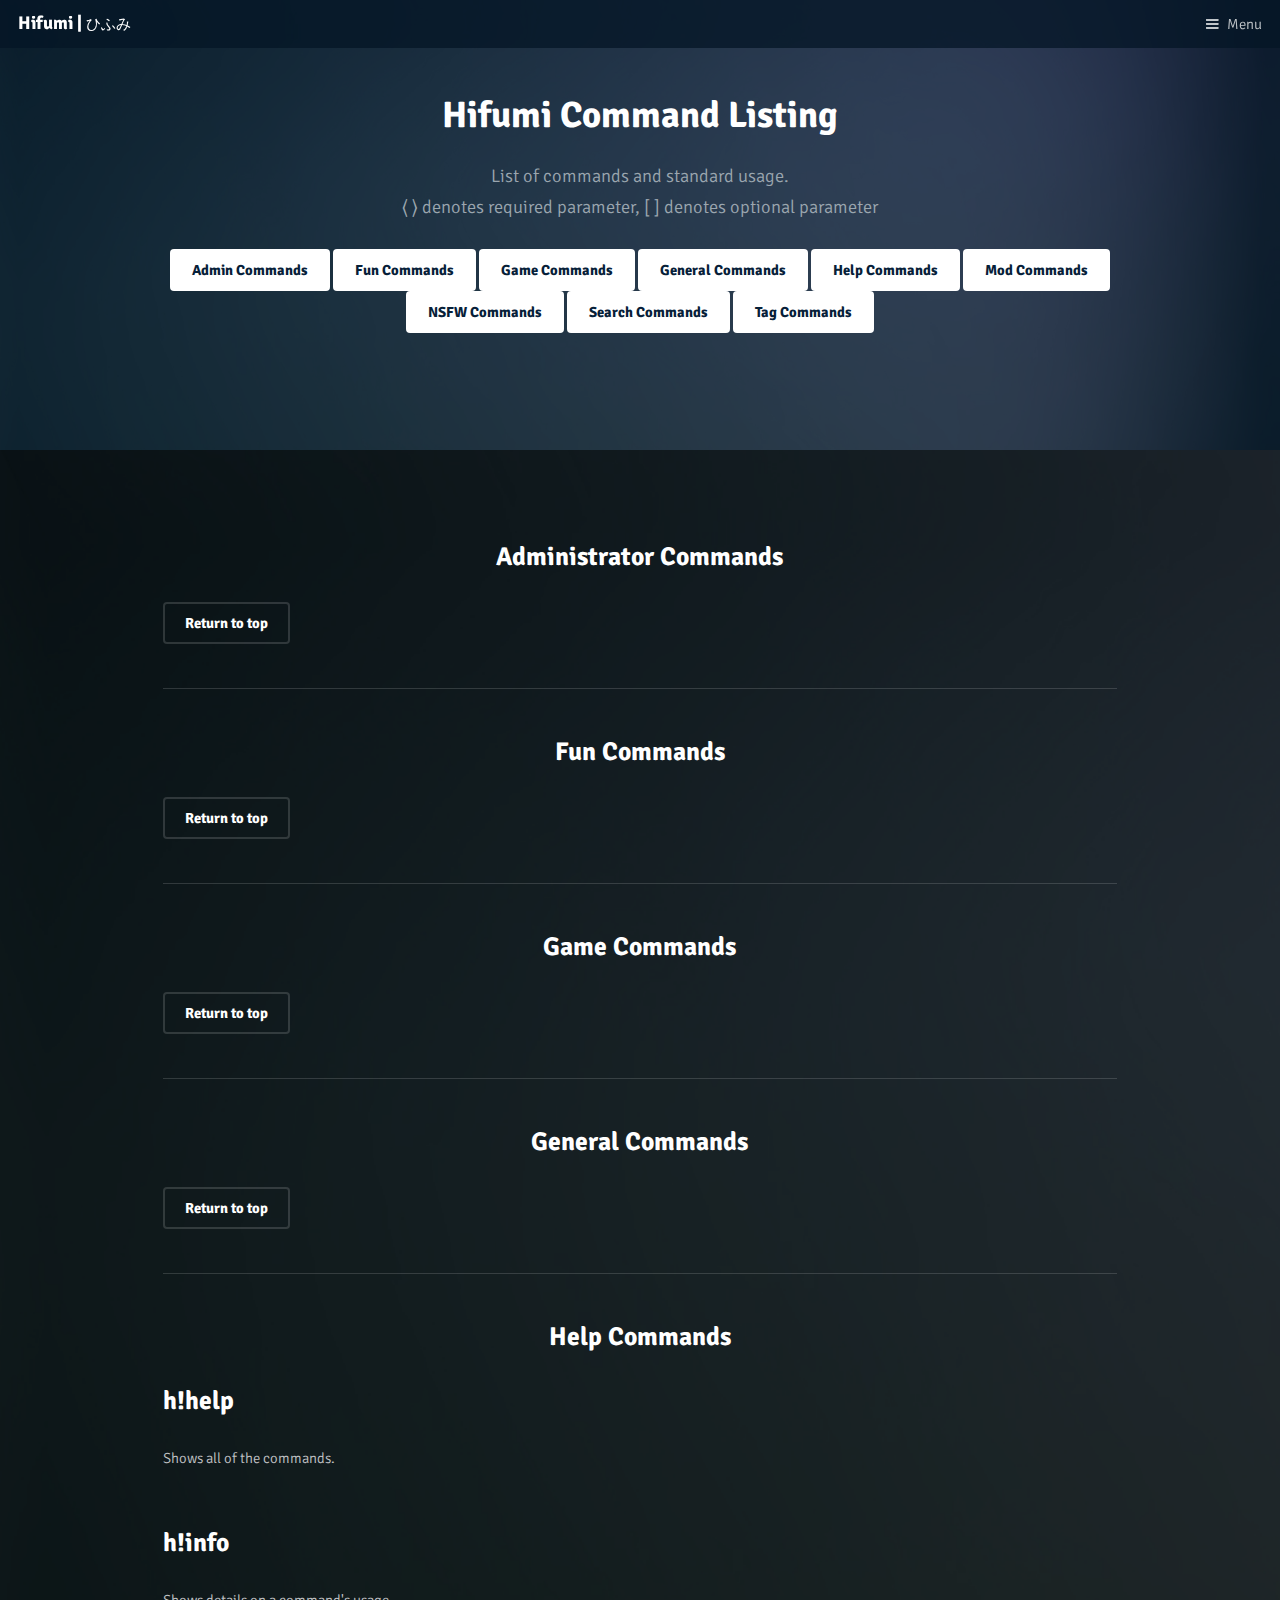
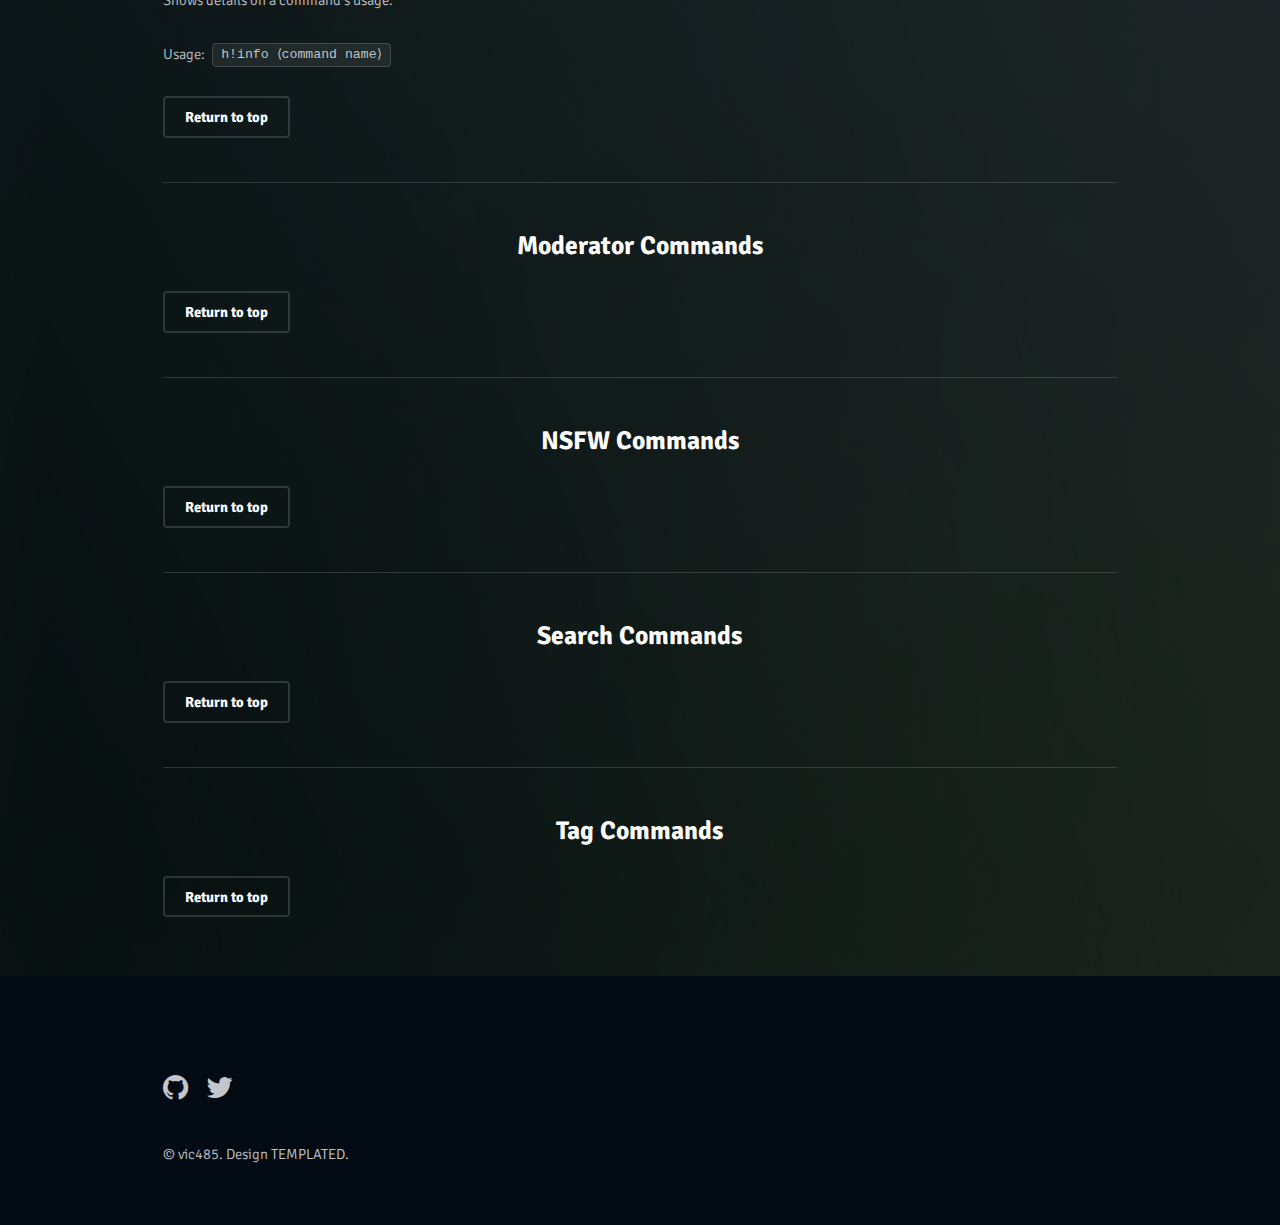
==== commit 58b38581: "Created command modules" ====
--- a/commands.html
+++ b/commands.html
@@ -44,14 +44,38 @@
 					<h2>Hifumi Command Listing</h2>
 					<p>List of commands and standard usage.
 						<br>&LeftAngleBracket; &RightAngleBracket; denotes required parameter, [ ] denotes optional parameter</p>
+					<a href="#admin" class="button special scrolly">Admin Commands</a>
+					<a href="#fun" class="button special scrolly">Fun Commands</a>
+					<a href="#game" class="button special scrolly">Game Commands</a>
+					<a href="#general" class="button special scrolly">General Commands</a>
 					<a href="#help" class="button special scrolly">Help Commands</a>
+					<a href="#mod" class="button special scrolly">Mod Commands</a>
+					<a href="#nsfw" class="button special scrolly">NSFW Commands</a>
+					<a href="#search" class="button special scrolly">Search Commands</a>
+					<a href="#tag" class="button special scrolly">Tag Commands</a>
 				</header>
 			</div>
 		</section>
 
-		<section class="wrapper style2" id="help">
+		<section class="wrapper">
 			<div class="inner">
-				<h3 class="align-center">Help Commands</h3>
+				<h3 class="align-center" id="admin">Administrator Commands</h3>
+				<a href="#main" class="button alt scrolly">Return to top</a>
+
+				<hr class="major" />
+				<h3 class="align-center" id="fun">Fun Commands</h3>
+				<a href="#main" class="button alt scrolly">Return to top</a>
+
+				<hr class="major" />
+				<h3 class="align-center" id="game">Game Commands</h3>
+				<a href="#main" class="button alt scrolly">Return to top</a>
+
+				<hr class="major" />
+				<h3 class="align-center" id="general">General Commands</h3>
+				<a href="#main" class="button alt scrolly">Return to top</a>
+
+				<hr class="major" />
+				<h3 class="align-center" id="help">Help Commands</h3>
 				<h3>h!help</h3>
 				<p>Shows all of the commands.</p>
 				<br>
@@ -60,6 +84,22 @@
 				<p>Usage:
 					<code>h!info &LeftAngleBracket;command name&RightAngleBracket;</code>
 				</p>
+				<a href="#main" class="button alt scrolly">Return to top</a>
+
+				<hr class="major" />
+				<h3 class="align-center" id="mod">Moderator Commands</h3>
+				<a href="#main" class="button alt scrolly">Return to top</a>
+
+				<hr class="major" />
+				<h3 class="align-center" id="nsfw">NSFW Commands</h3>
+				<a href="#main" class="button alt scrolly">Return to top</a>
+
+				<hr class="major" />
+				<h3 class="align-center" id="search">Search Commands</h3>
+				<a href="#main" class="button alt scrolly">Return to top</a>
+
+				<hr class="major" />
+				<h3 class="align-center" id="tag">Tag Commands</h3>
 				<a href="#main" class="button alt scrolly">Return to top</a>
 			</div>
 		</section>
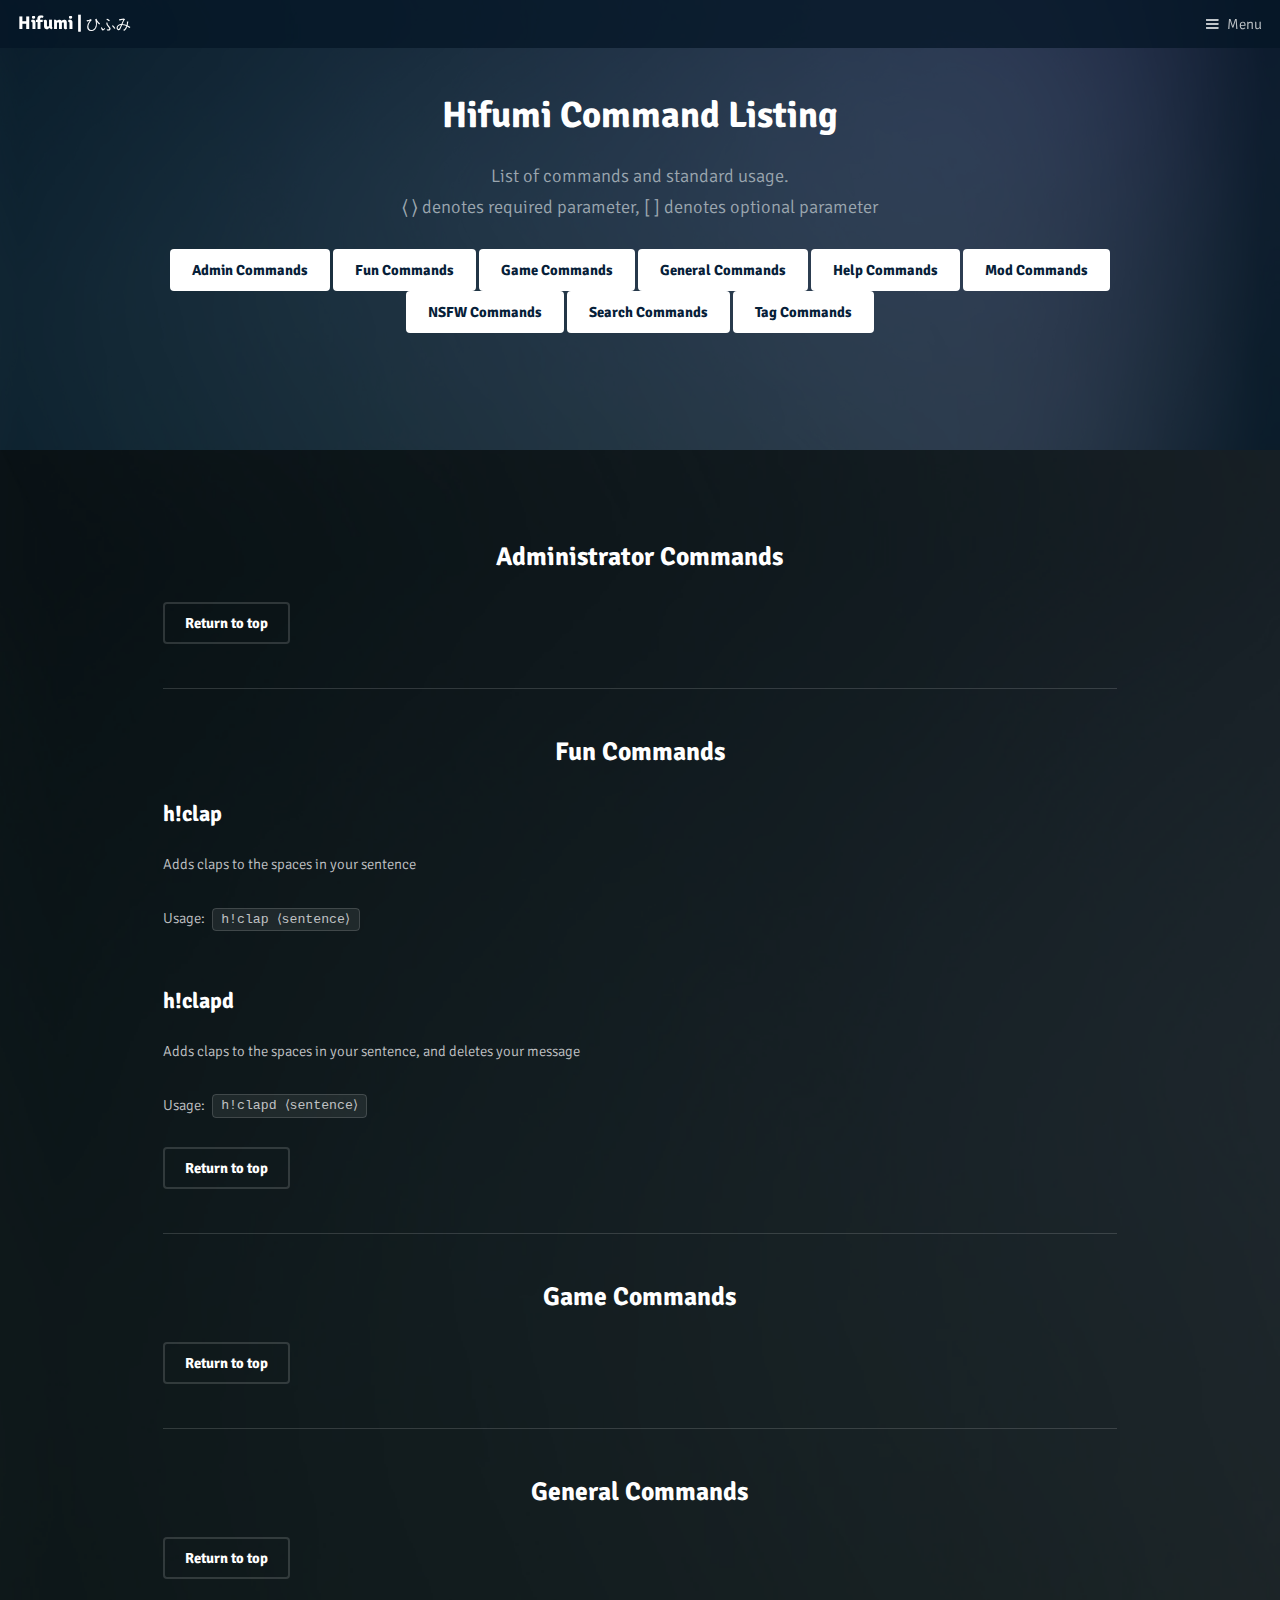
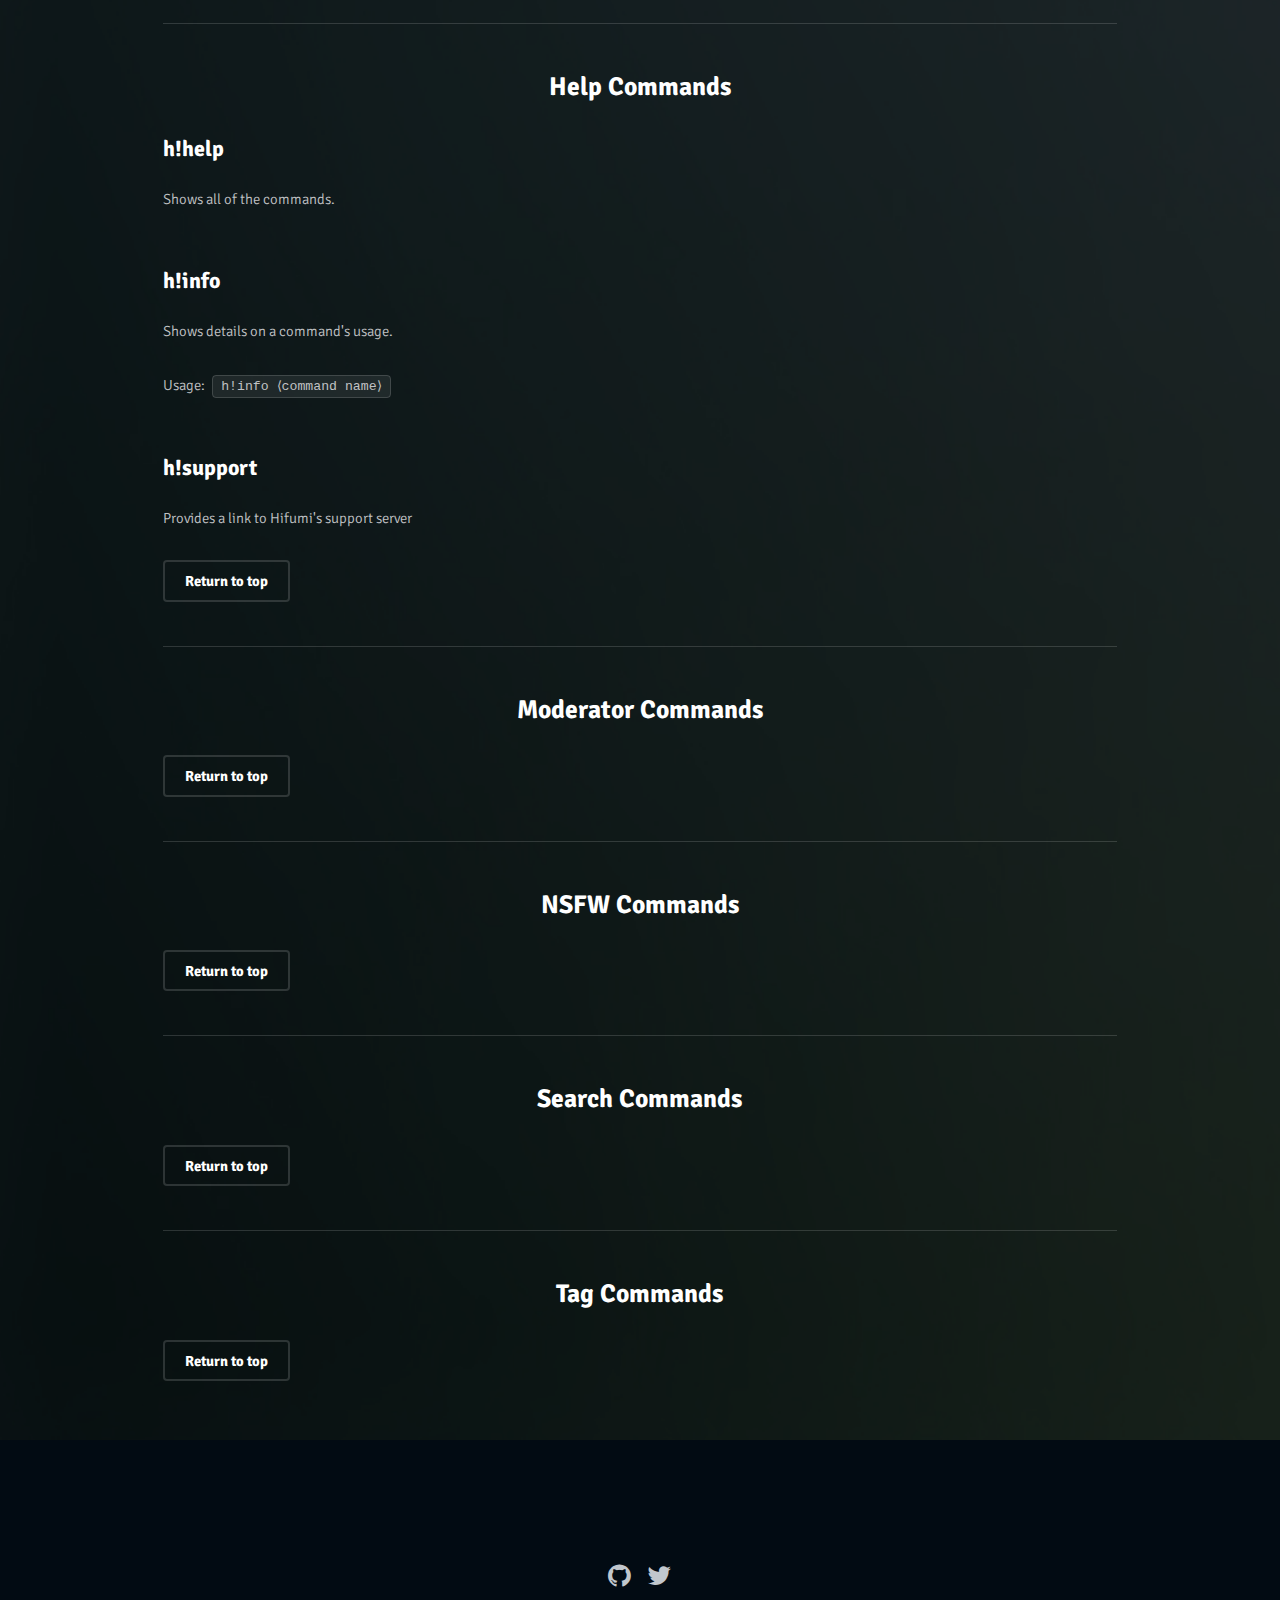
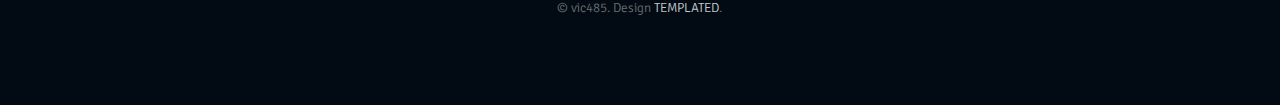
==== commit c4d3ba77: "Style and link fixes" ====
--- a/commands.html
+++ b/commands.html
@@ -1,9 +1,4 @@
 <!DOCTYPE HTML>
-<!--
-	Urban by TEMPLATED
-	templated.co @templatedco
-	Released for free under the Creative Commons Attribution 3.0 license (templated.co/license)
--->
 <html>
 
 <head>
@@ -64,6 +59,17 @@
 
 				<hr class="major" />
 				<h3 class="align-center" id="fun">Fun Commands</h3>
+				<h4>h!clap</h4>
+				<p>Adds claps to the spaces in your sentence</p>
+				<p>Usage:
+					<code>h!clap &LeftAngleBracket;sentence&RightAngleBracket;</code>
+				</p>
+				<br>
+				<h4>h!clapd</h4>
+				<p>Adds claps to the spaces in your sentence, and deletes your message</p>
+				<p>Usage:
+					<code>h!clapd &LeftAngleBracket;sentence&RightAngleBracket;</code>
+				</p>
 				<a href="#main" class="button alt scrolly">Return to top</a>
 
 				<hr class="major" />
@@ -76,14 +82,17 @@
 
 				<hr class="major" />
 				<h3 class="align-center" id="help">Help Commands</h3>
-				<h3>h!help</h3>
+				<h4>h!help</h4>
 				<p>Shows all of the commands.</p>
 				<br>
-				<h3>h!info</h3>
+				<h4>h!info</h4>
 				<p>Shows details on a command's usage.</p>
 				<p>Usage:
 					<code>h!info &LeftAngleBracket;command name&RightAngleBracket;</code>
 				</p>
+				<br>
+				<h4>h!support</h4>
+				<p>Provides a link to Hifumi's support server</p>
 				<a href="#main" class="button alt scrolly">Return to top</a>
 
 				<hr class="major" />
@@ -106,7 +115,7 @@
 
 		<footer id="footer">
 			<div class="inner">
-				<div class="icons">
+				<div class="copyright">
 					<ul class="icons">
 						<li>
 							<a href="https://github.com/vic485/hifumi" class="icon fa-github">
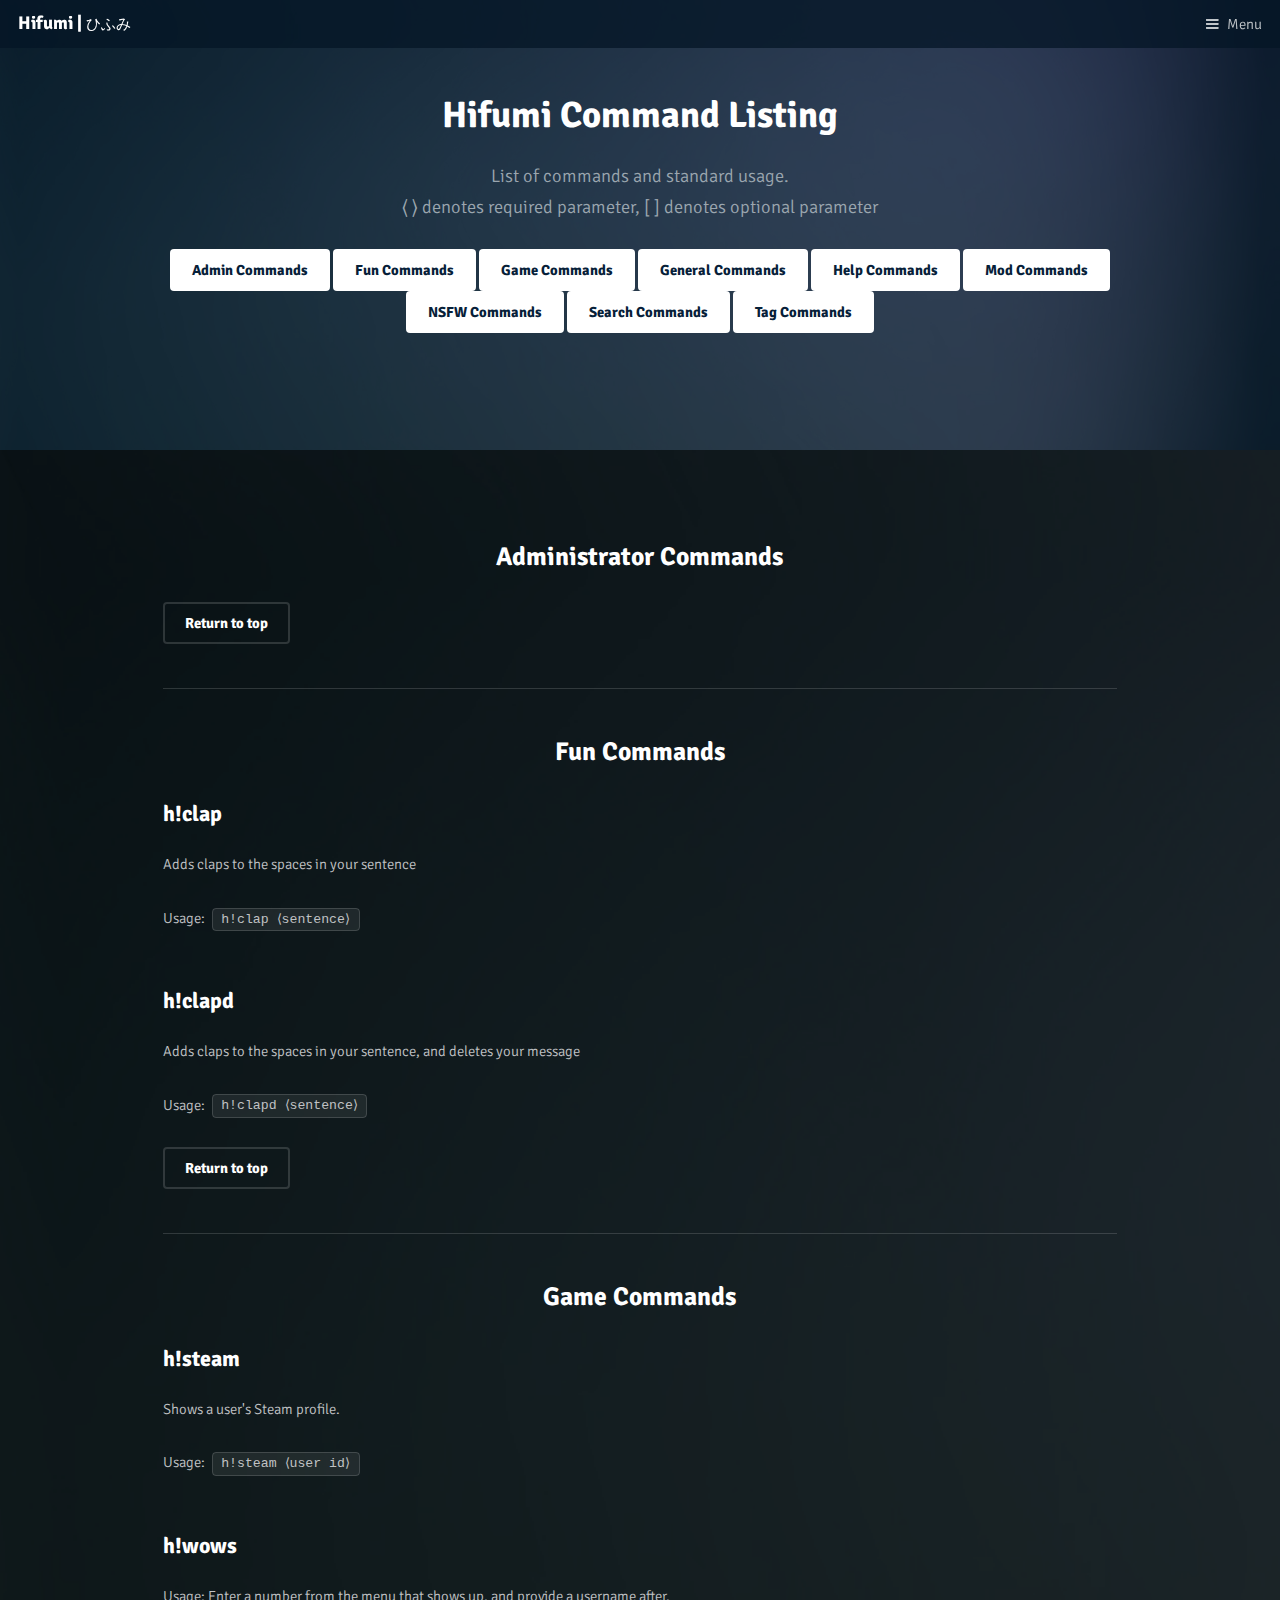
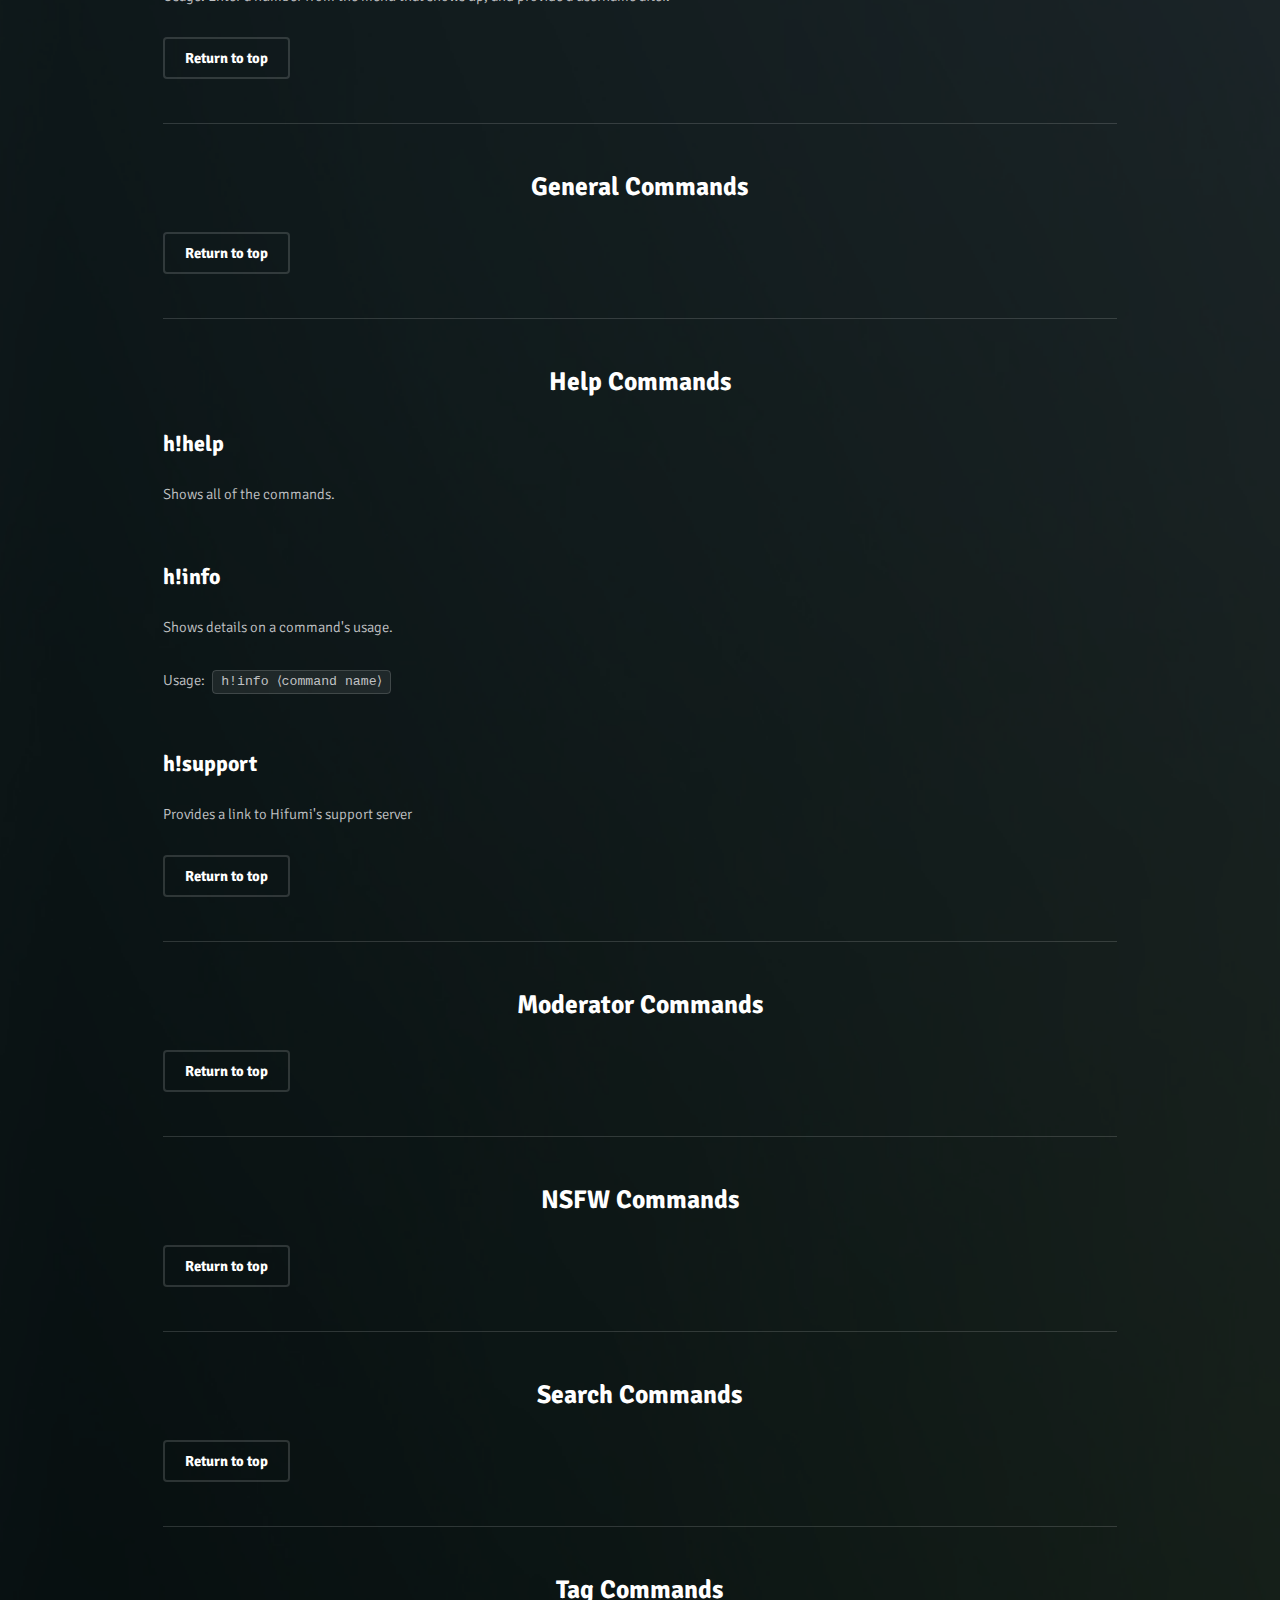
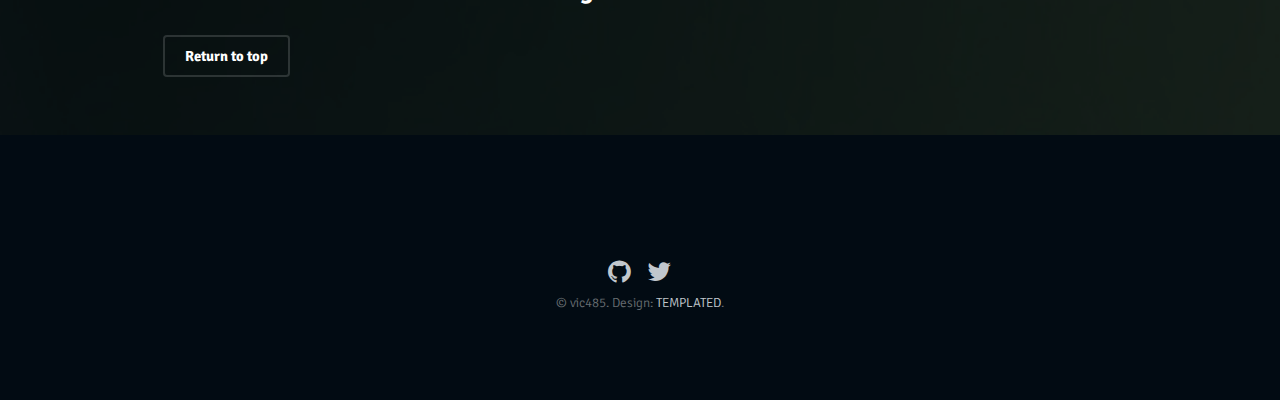
==== commit 2b237821: "Reflect recent commit on master" ====
--- a/commands.html
+++ b/commands.html
@@ -6,6 +6,7 @@
 	<meta charset="utf-8" />
 	<meta name="viewport" content="width=device-width, initial-scale=1" />
 	<link rel="stylesheet" href="assets/css/main.css" />
+	<link rel="shortcut icon" href="images/favicon.png">
 </head>
 
 <body>
@@ -27,7 +28,7 @@
 				<a href="commands">Commands</a>
 			</li>
 			<li>
-				<a href="#">Item 3</a>
+				<a href="about">About</a>
 			</li>
 		</ul>
 	</nav>
@@ -74,6 +75,14 @@
 
 				<hr class="major" />
 				<h3 class="align-center" id="game">Game Commands</h3>
+				<h4>h!steam</h4>
+				<p>Shows a user's Steam profile.</p>
+				<p>Usage:
+					<code>h!steam &LeftAngleBracket;user id&RightAngleBracket;</code>
+				</p>
+				<br>
+				<h4>h!wows</h4>
+				<p>Usage: Enter a number from the menu that shows up, and provide a username after.</p>
 				<a href="#main" class="button alt scrolly">Return to top</a>
 
 				<hr class="major" />
@@ -128,7 +137,7 @@
 							</a>
 						</li>
 					</ul>
-					&copy; vic485. Design
+					&copy; vic485. Design:
 					<a href="https://templated.co">TEMPLATED</a>.
 				</div>
 			</div>
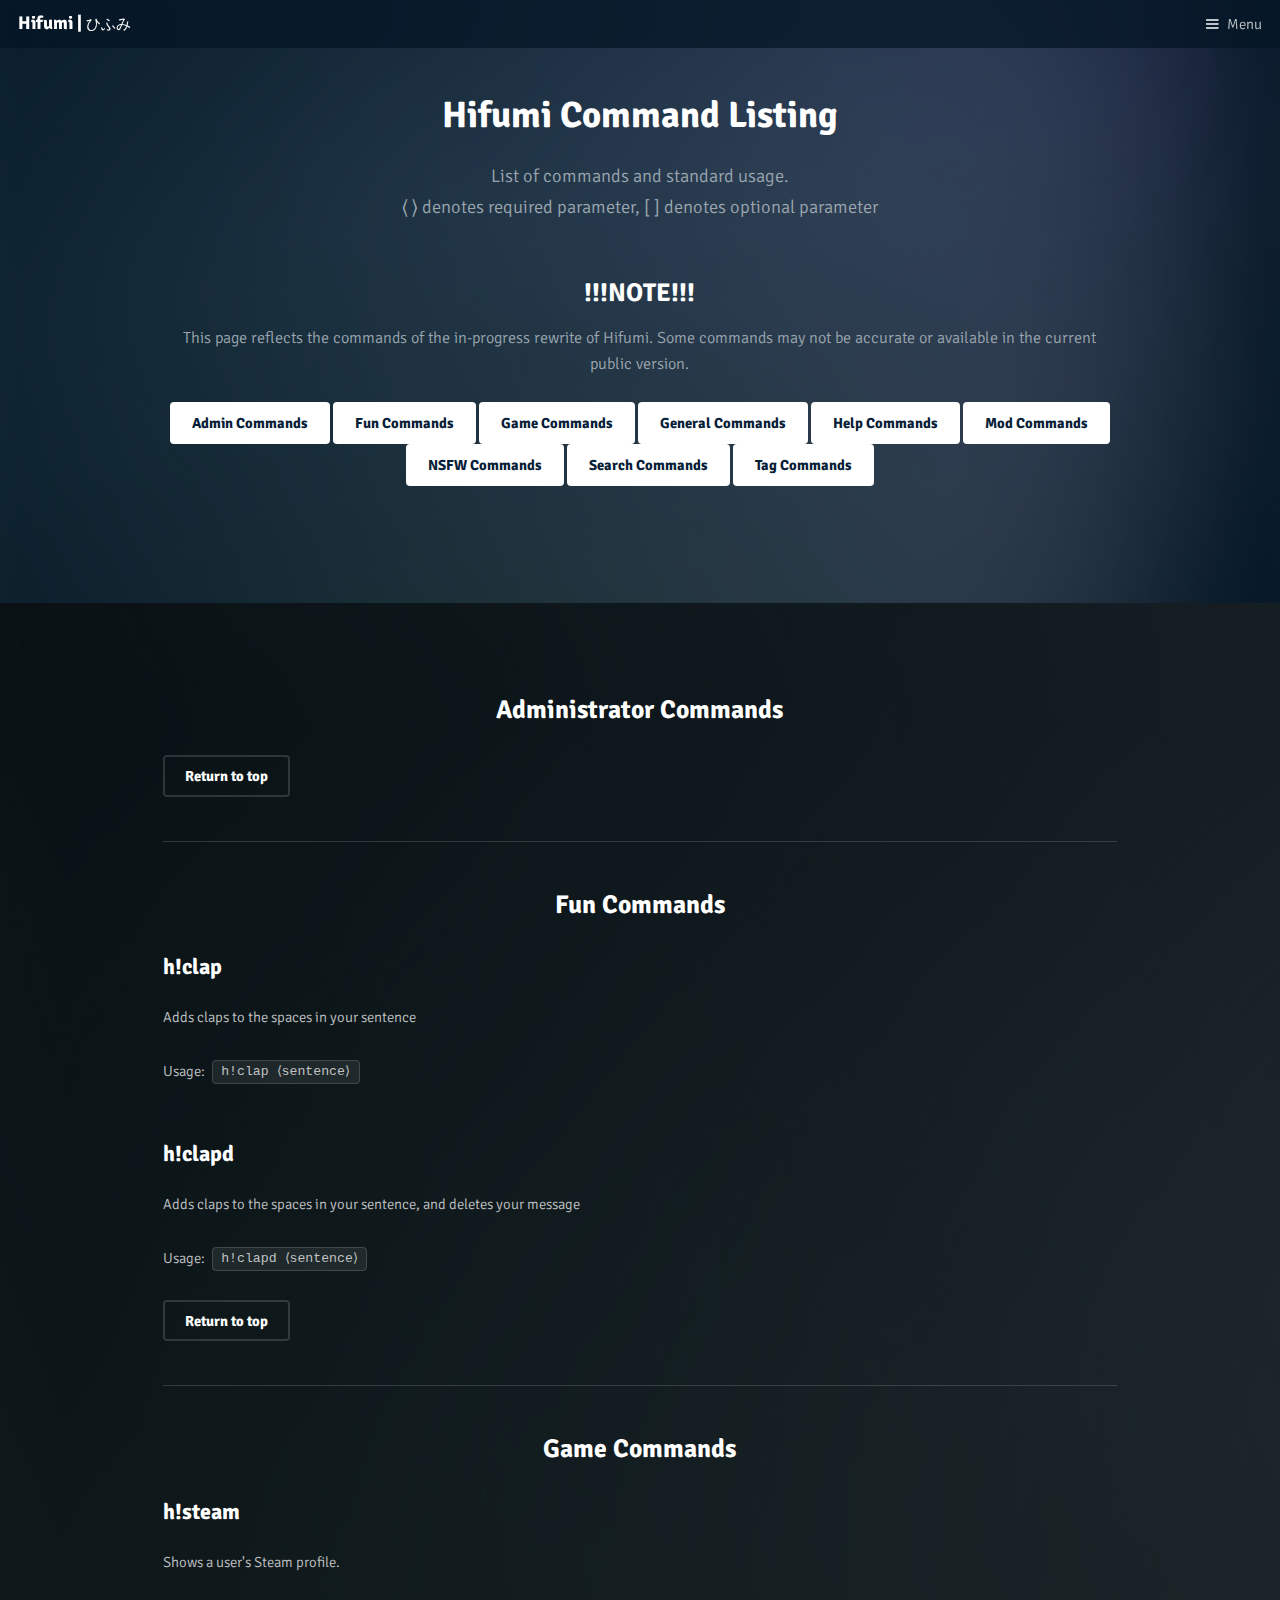
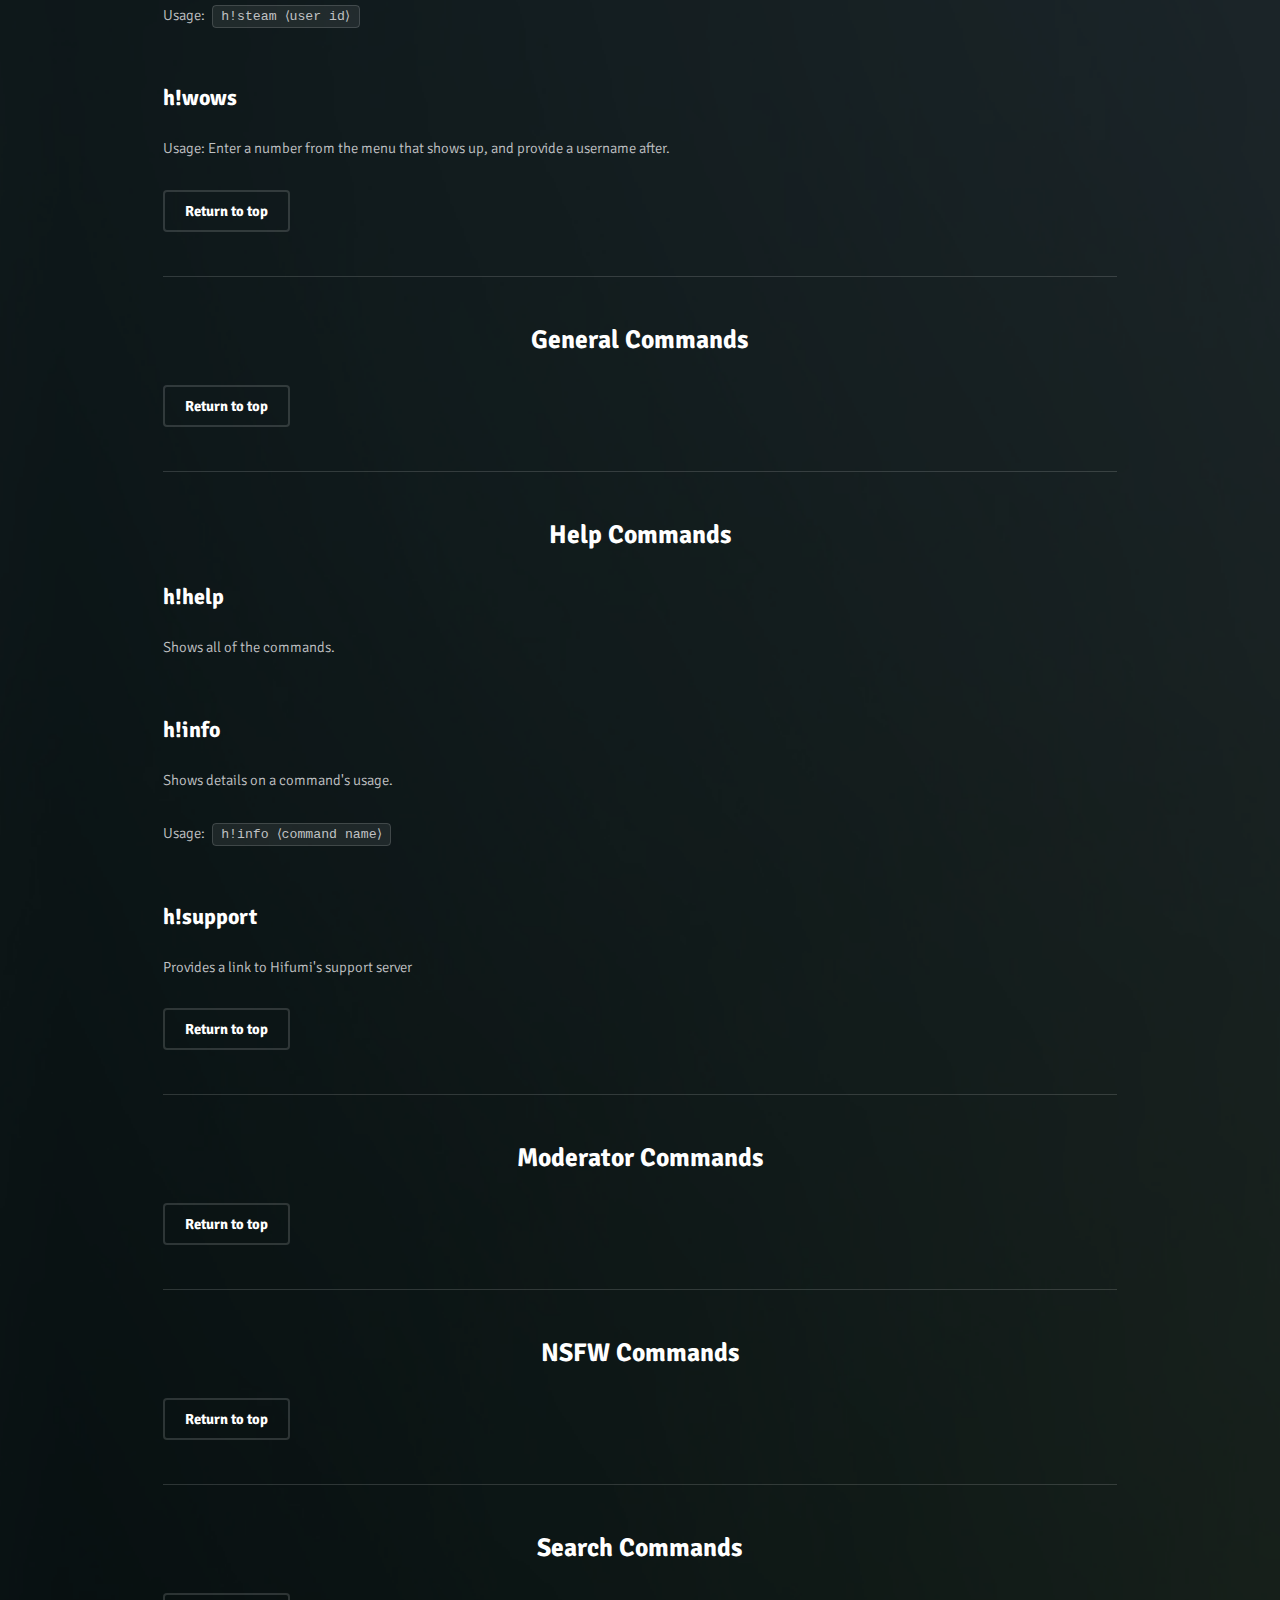
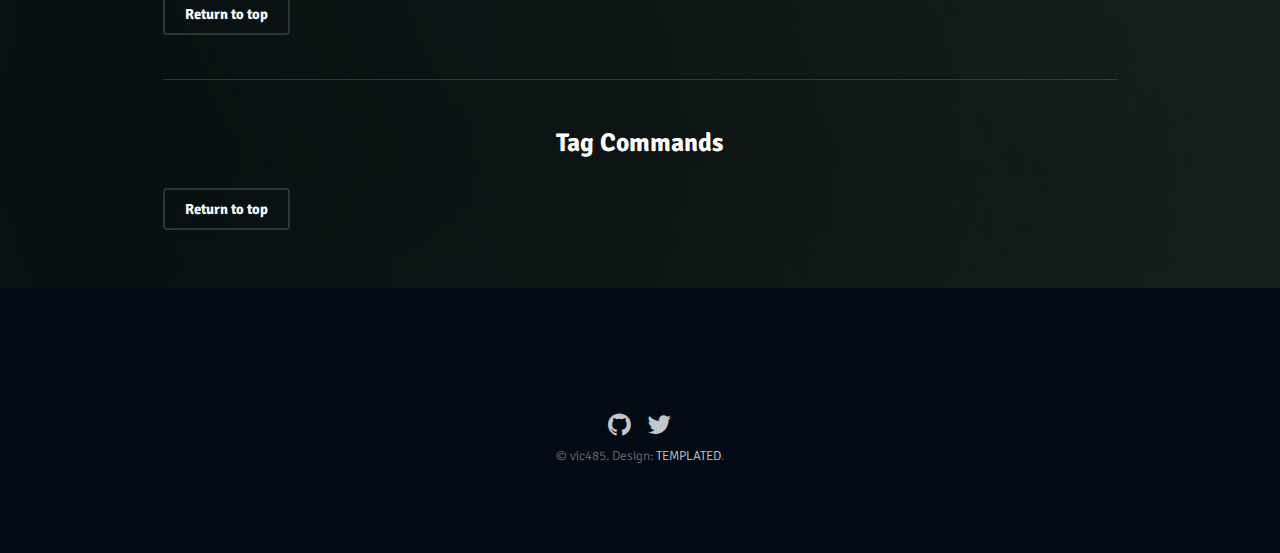
==== commit 05154f86: "Small changes" ====
--- a/commands.html
+++ b/commands.html
@@ -40,6 +40,10 @@
 					<h2>Hifumi Command Listing</h2>
 					<p>List of commands and standard usage.
 						<br>&LeftAngleBracket; &RightAngleBracket; denotes required parameter, [ ] denotes optional parameter</p>
+					<br>
+					<h3>!!!NOTE!!!</h3>
+					<p>This page reflects the commands of the in-progress rewrite of Hifumi. Some commands may not be
+						accurate or available in the current public version.</p>
 					<a href="#admin" class="button special scrolly">Admin Commands</a>
 					<a href="#fun" class="button special scrolly">Fun Commands</a>
 					<a href="#game" class="button special scrolly">Game Commands</a>
--- a/assets/css/main.css
+++ b/assets/css/main.css
@@ -1,6 +1,6 @@
 @charset "UTF-8";
 @import url(font-awesome.min.css);
-@import url(fa-brands.min.css);
+@import url(fontawesome-all.min.css);
 @import url("https://fonts.googleapis.com/css?family=Signika:300,700");
 
 /*
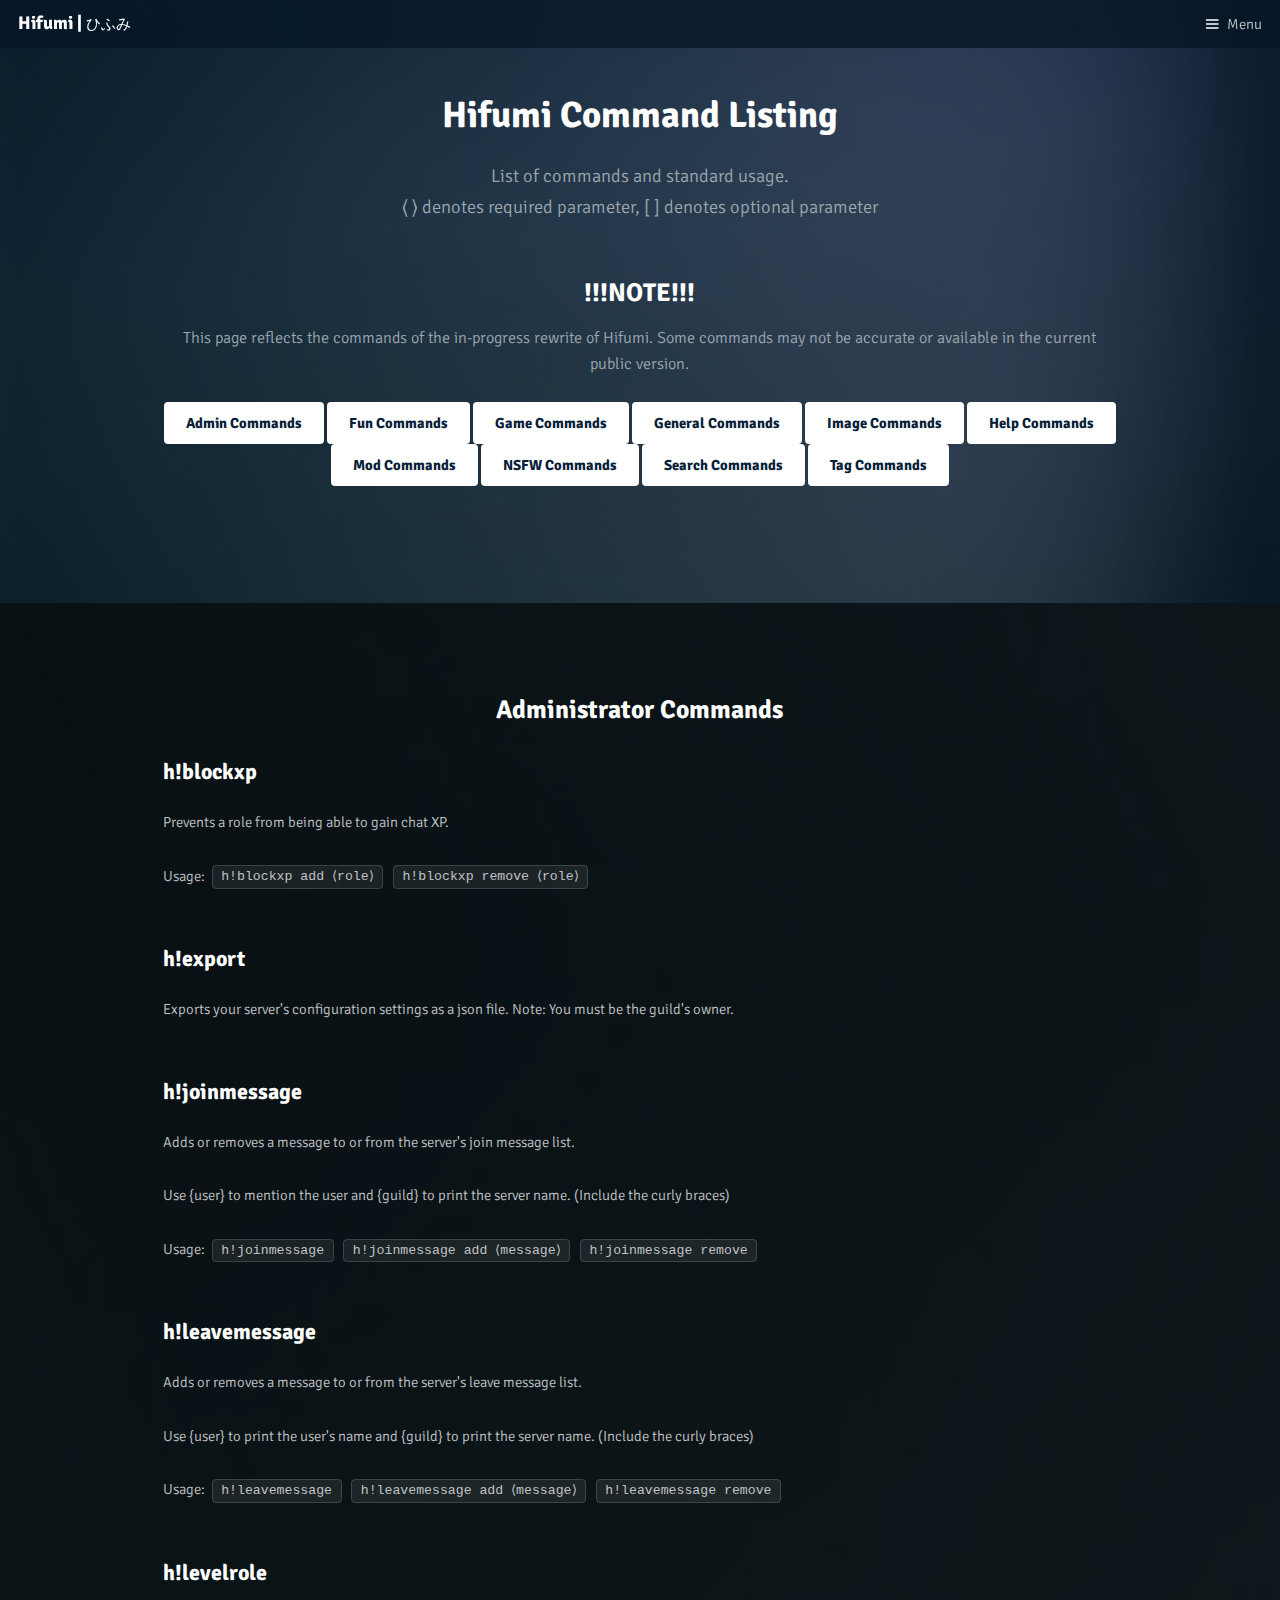
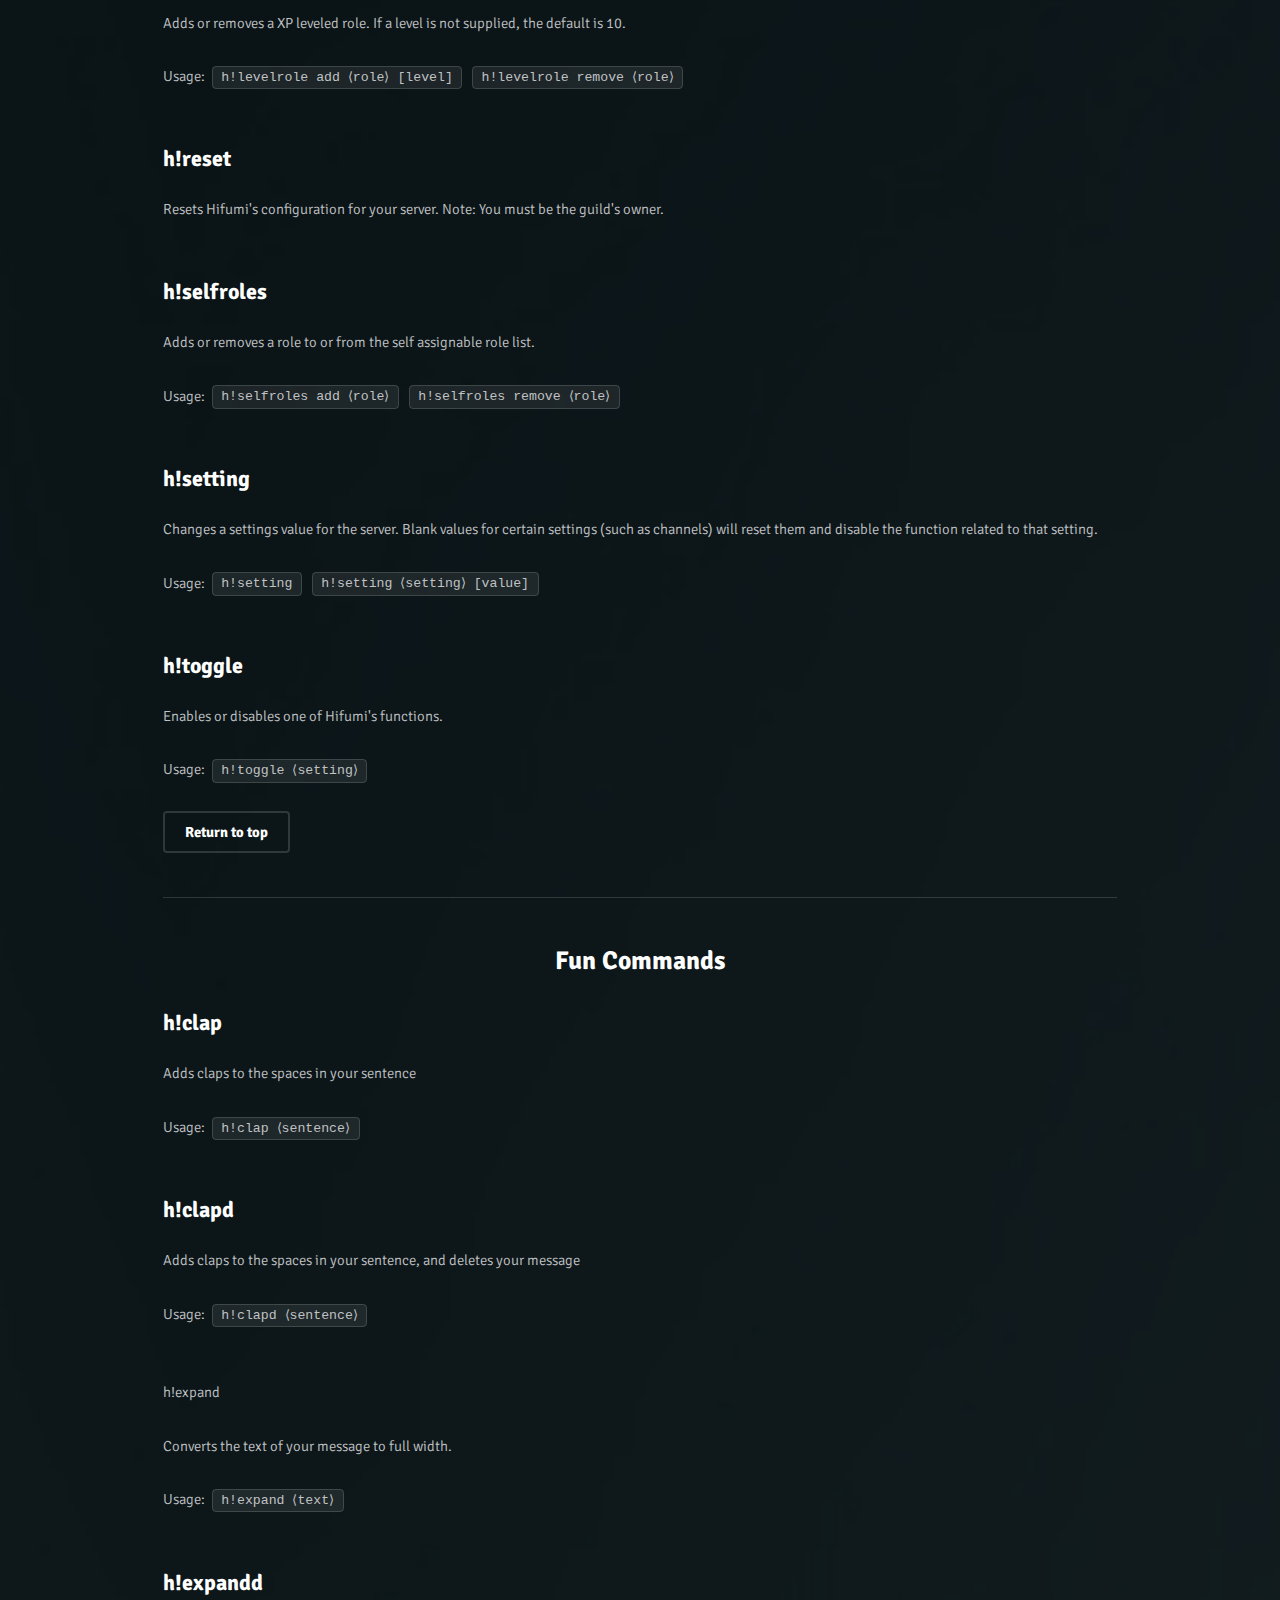
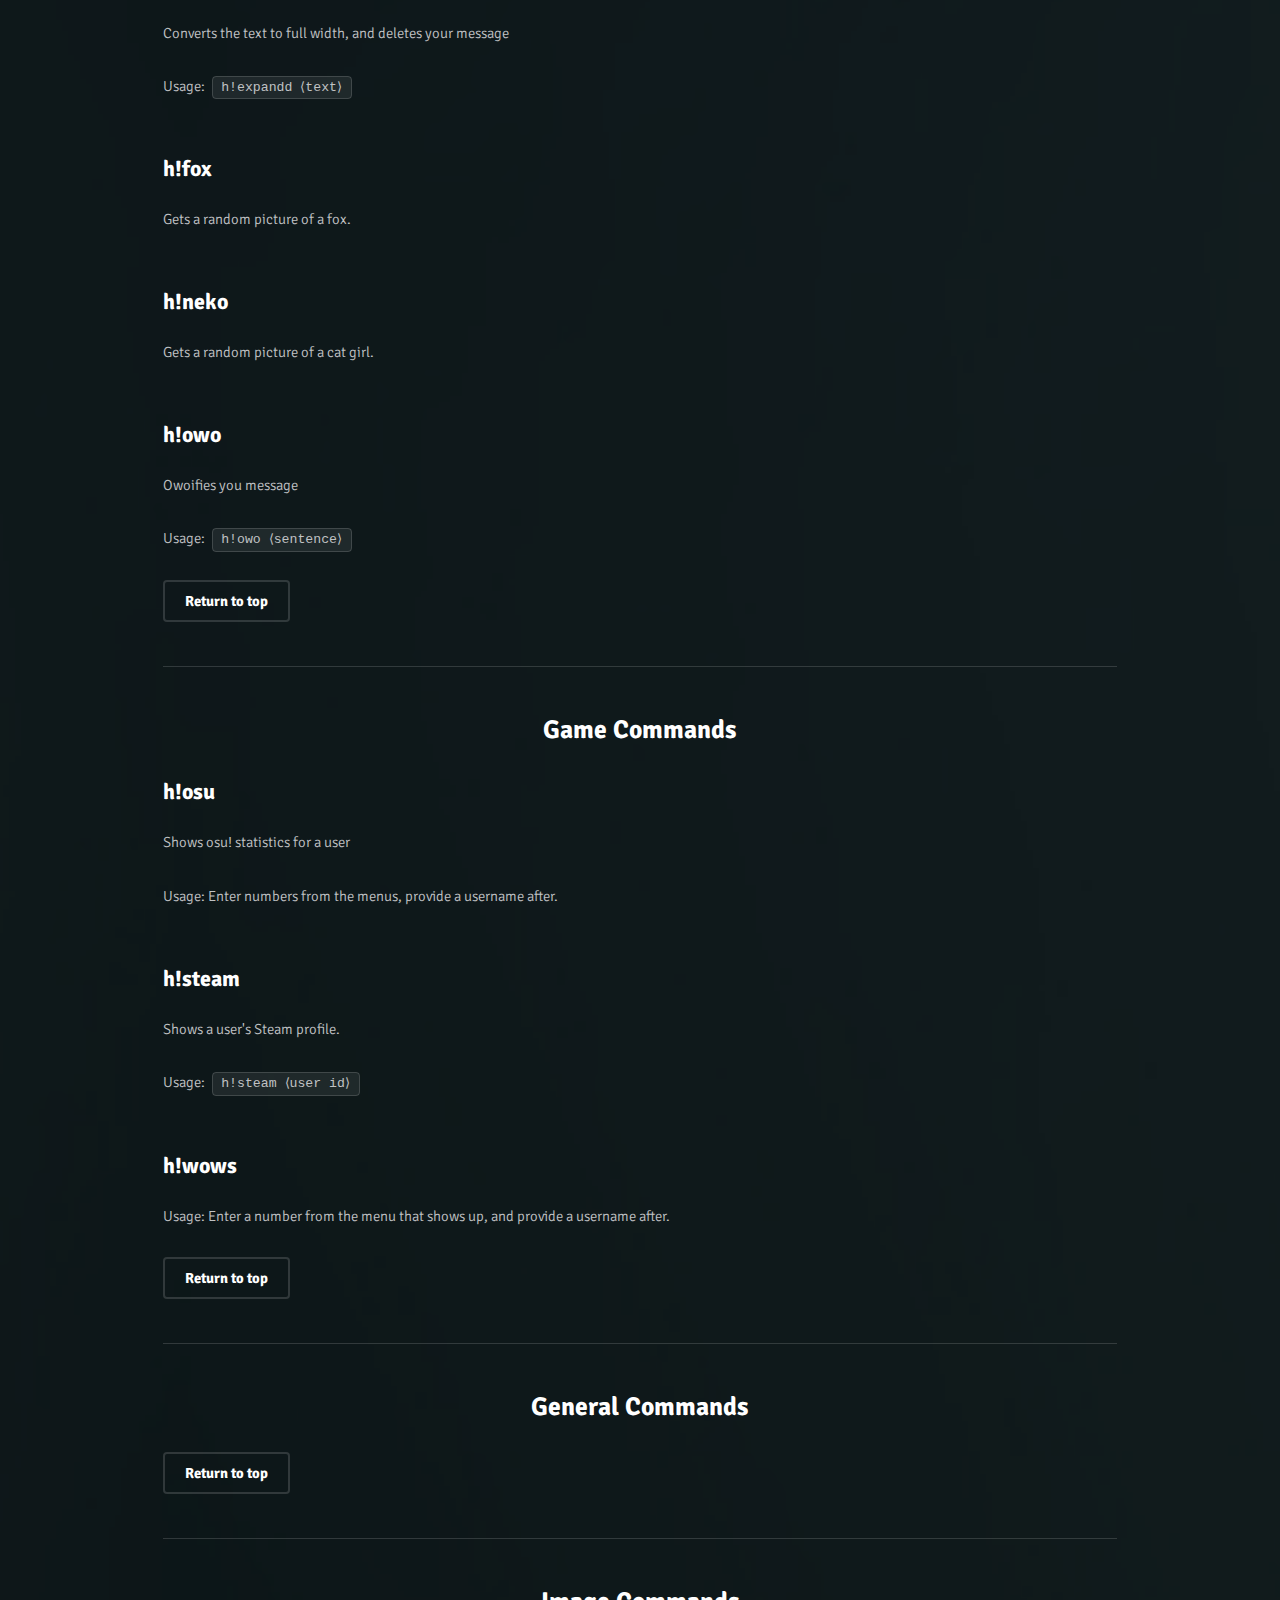
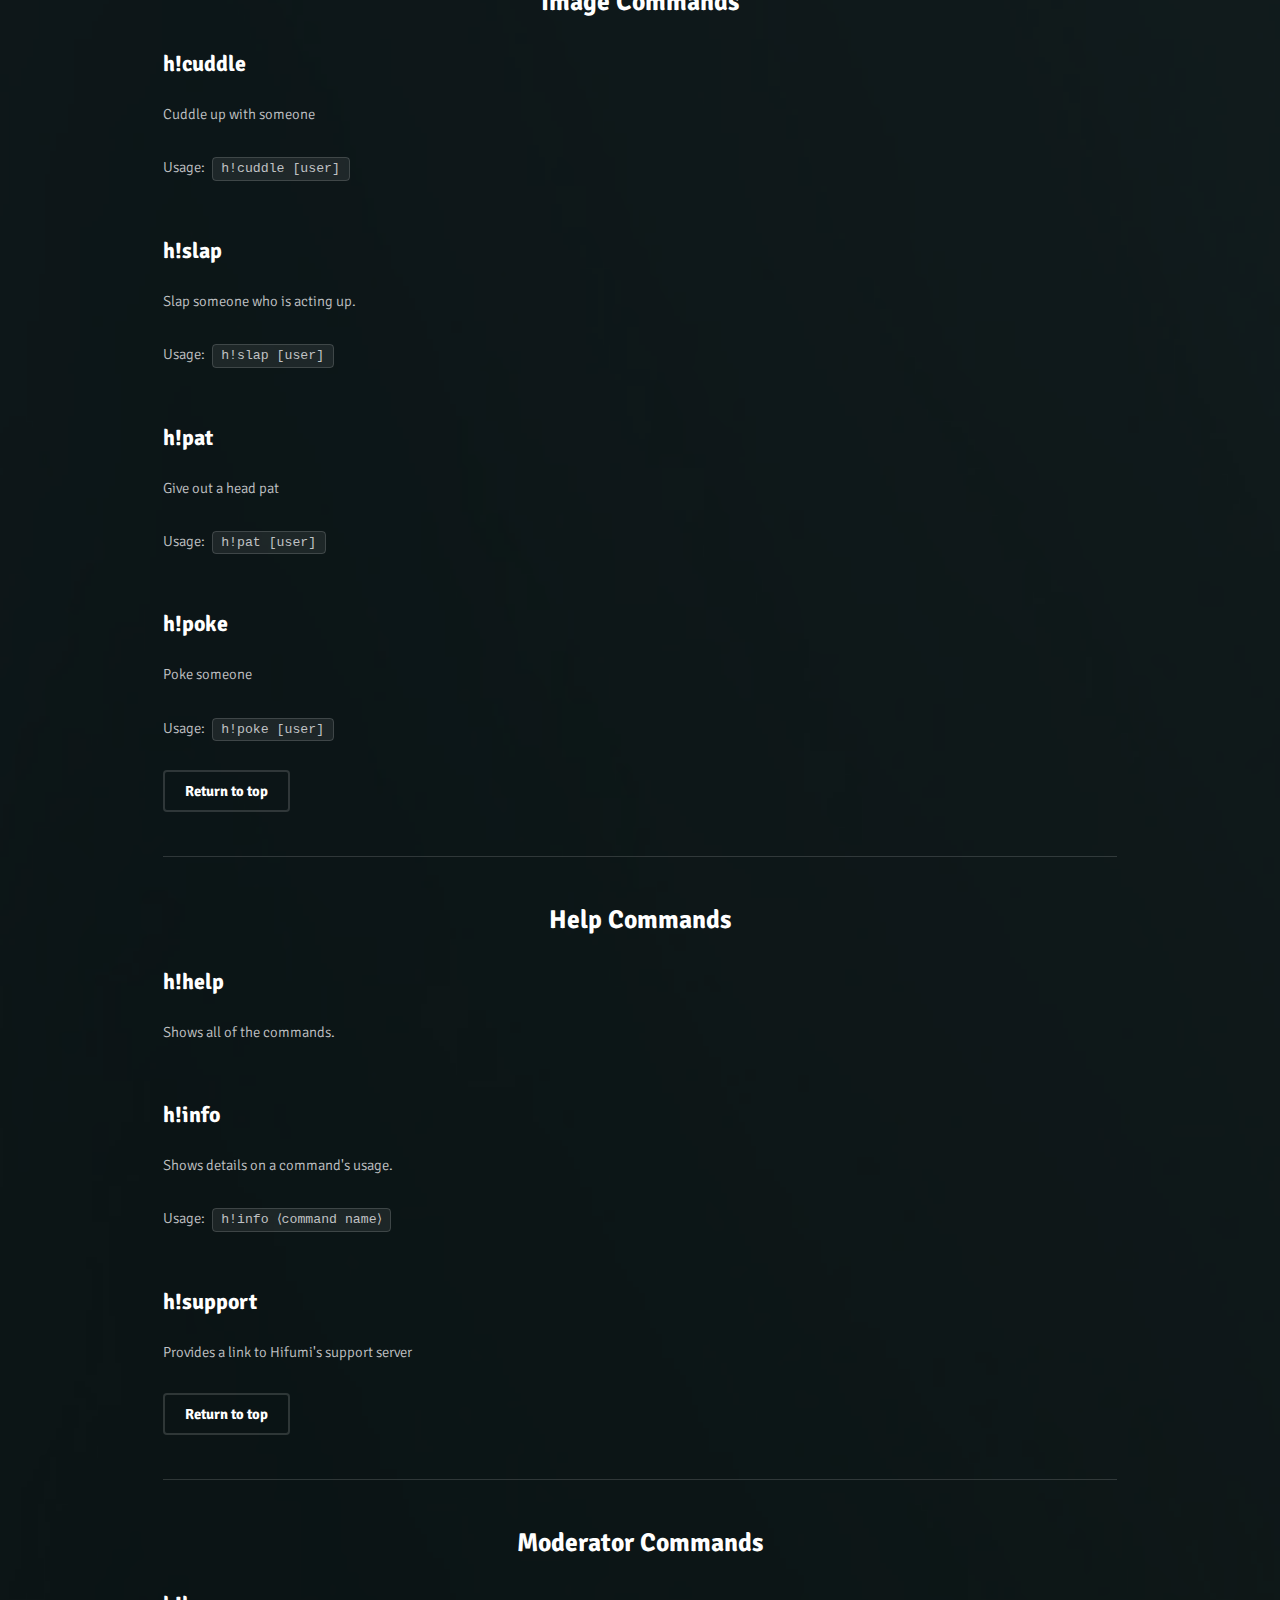
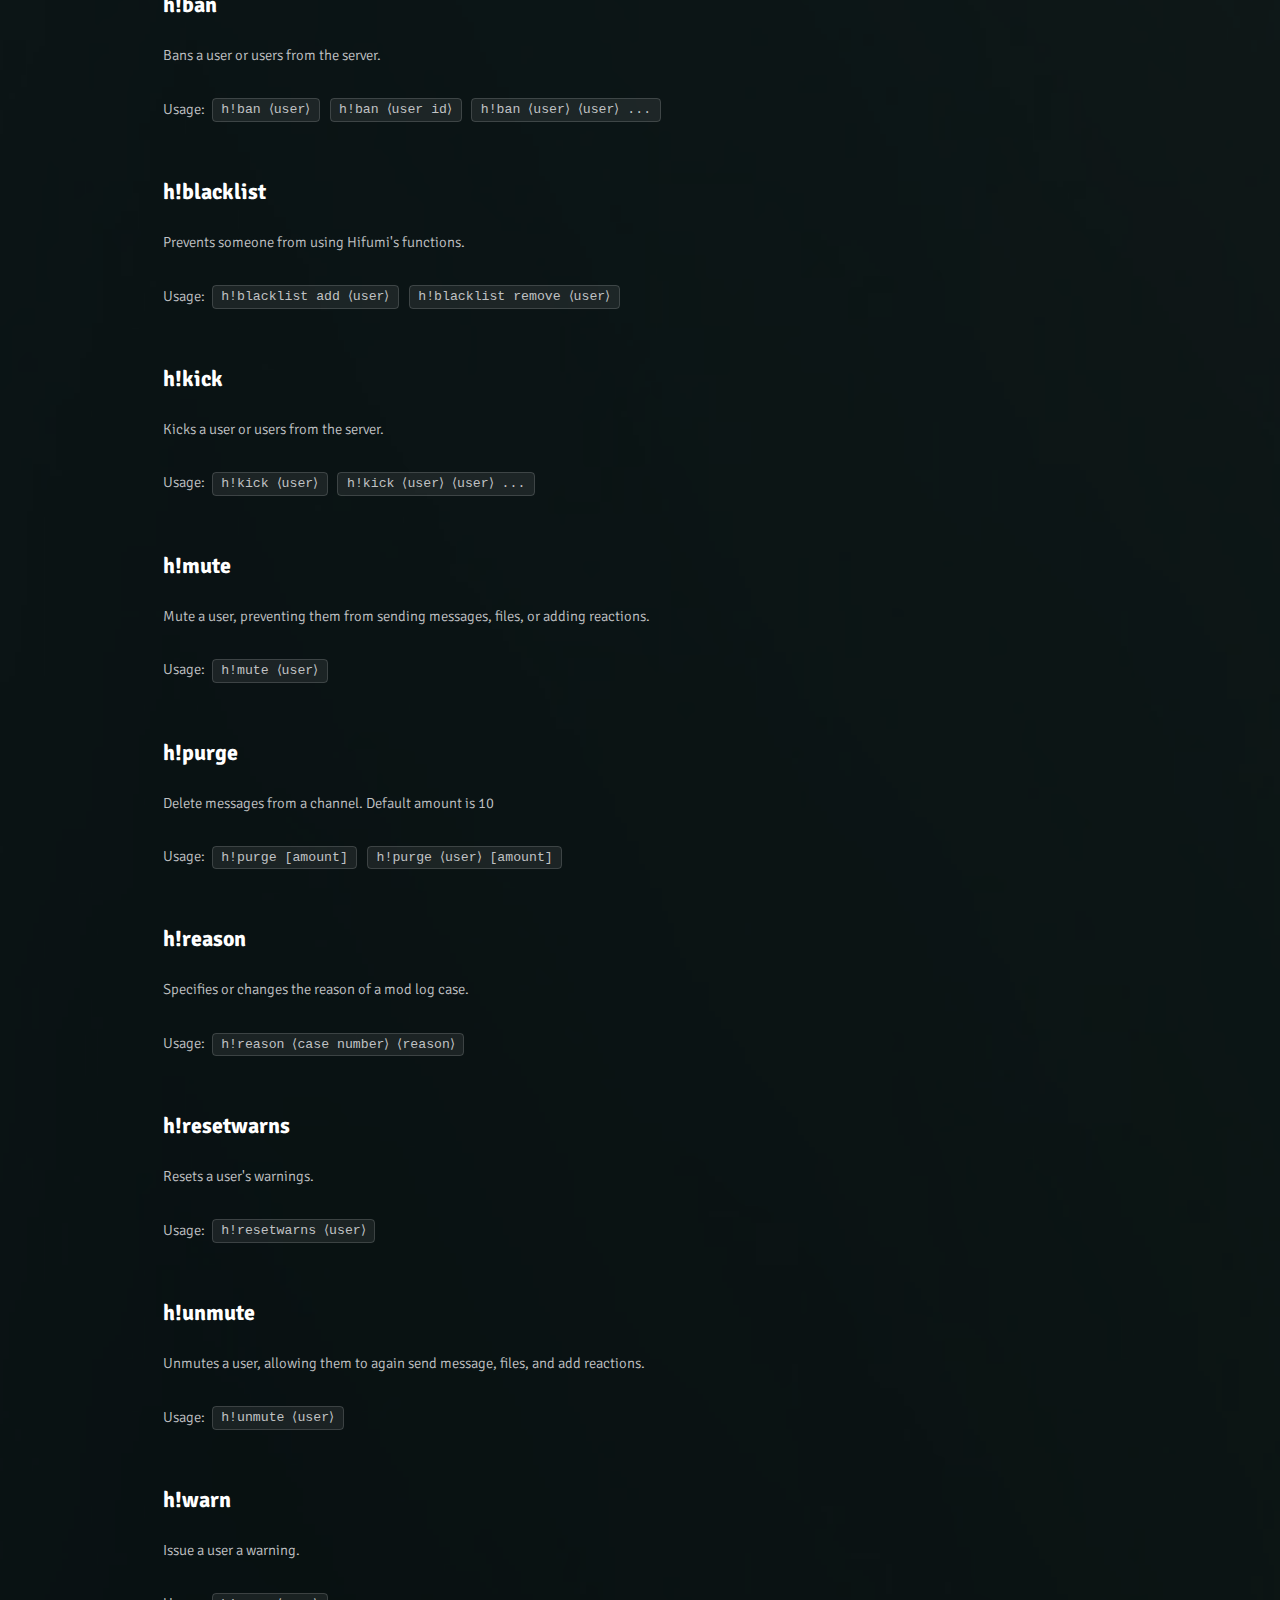
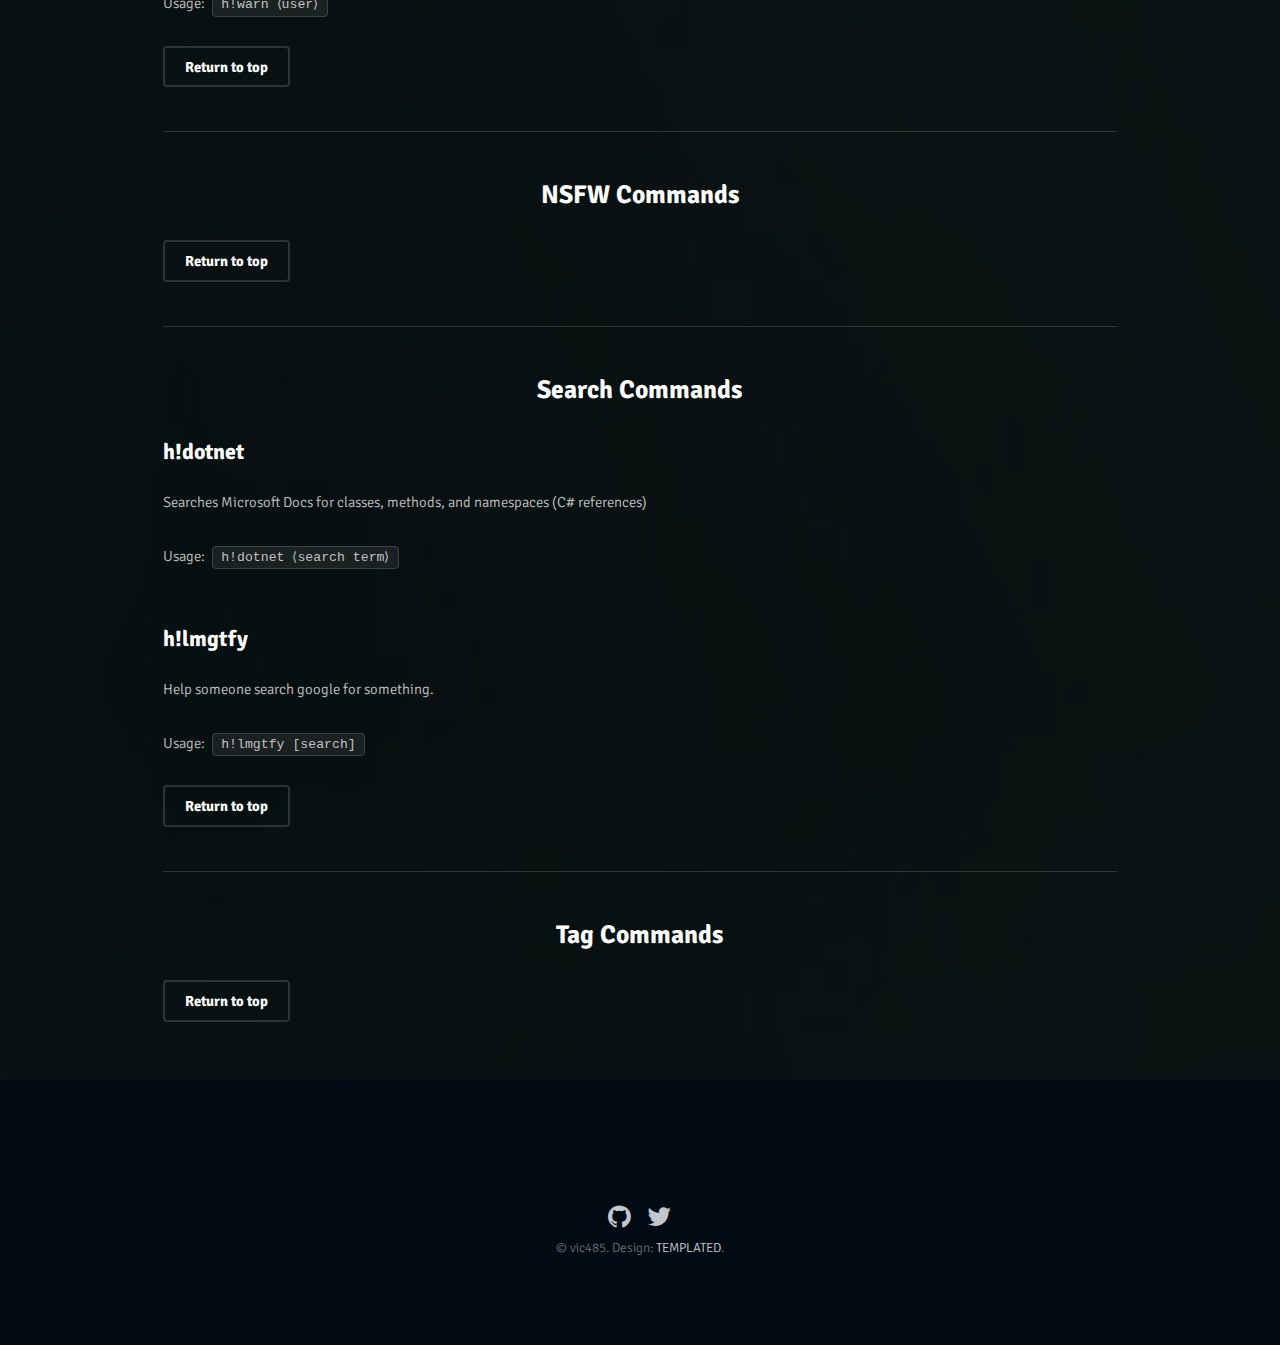
==== commit a963be0b: "Updating commands page" ====
--- a/commands.html
+++ b/commands.html
@@ -42,12 +42,13 @@
 						<br>&LeftAngleBracket; &RightAngleBracket; denotes required parameter, [ ] denotes optional parameter</p>
 					<br>
 					<h3>!!!NOTE!!!</h3>
-					<p>This page reflects the commands of the in-progress rewrite of Hifumi. Some commands may not be
-						accurate or available in the current public version.</p>
+					<p>This page reflects the commands of the in-progress rewrite of Hifumi. Some commands may not be accurate or available
+						in the current public version.</p>
 					<a href="#admin" class="button special scrolly">Admin Commands</a>
 					<a href="#fun" class="button special scrolly">Fun Commands</a>
 					<a href="#game" class="button special scrolly">Game Commands</a>
 					<a href="#general" class="button special scrolly">General Commands</a>
+					<a href="#image" class="button special scrolly">Image Commands</a>
 					<a href="#help" class="button special scrolly">Help Commands</a>
 					<a href="#mod" class="button special scrolly">Mod Commands</a>
 					<a href="#nsfw" class="button special scrolly">NSFW Commands</a>
@@ -60,6 +61,64 @@
 		<section class="wrapper">
 			<div class="inner">
 				<h3 class="align-center" id="admin">Administrator Commands</h3>
+				<h4>h!blockxp</h4>
+				<p>Prevents a role from being able to gain chat XP.</p>
+				<p>Usage:
+					<code>h!blockxp add &LeftAngleBracket;role&RightAngleBracket;</code>
+					<code>h!blockxp remove &LeftAngleBracket;role&RightAngleBracket;</code>
+				</p>
+				<br>
+				<h4>h!export</h4>
+				<p>Exports your server's configuration settings as a json file. Note: You must be the guild's owner.</p>
+				<br>
+				<h4>h!joinmessage</h4>
+				<p>Adds or removes a message to or from the server's join message list.</p>
+				<p>Use {user} to mention the user and {guild} to print the server name. (Include the curly braces)</p>
+				<p>Usage:
+					<code>h!joinmessage</code>
+					<code>h!joinmessage add &LeftAngleBracket;message&RightAngleBracket;</code>
+					<code>h!joinmessage remove</code>
+				</p>
+				<br>
+				<h4>h!leavemessage</h4>
+				<p>Adds or removes a message to or from the server's leave message list.</p>
+				<p>Use {user} to print the user's name and {guild} to print the server name. (Include the curly braces)</p>
+				<p>Usage:
+					<code>h!leavemessage</code>
+					<code>h!leavemessage add &LeftAngleBracket;message&RightAngleBracket;</code>
+					<code>h!leavemessage remove</code>
+				</p>
+				<br>
+				<h4>h!levelrole</h4>
+				<p>Adds or removes a XP leveled role. If a level is not supplied, the default is 10.</p>
+				<p>Usage:
+					<code>h!levelrole add &LeftAngleBracket;role&RightAngleBracket; [level]</code>
+					<code>h!levelrole remove &LeftAngleBracket;role&RightAngleBracket;</code>
+				</p>
+				<br>
+				<h4>h!reset</h4>
+				<p>Resets Hifumi's configuration for your server. Note: You must be the guild's owner.</p>
+				<br>
+				<h4>h!selfroles</h4>
+				<p>Adds or removes a role to or from the self assignable role list.</p>
+				<p>Usage:
+					<code>h!selfroles add &LeftAngleBracket;role&RightAngleBracket;</code>
+					<code>h!selfroles remove &LeftAngleBracket;role&RightAngleBracket;</code>
+				</p>
+				<br>
+				<h4>h!setting</h4>
+				<p>Changes a settings value for the server. Blank values for certain settings (such as channels) will reset them and disable
+					the function related to that setting.</p>
+				<p>Usage:
+					<code>h!setting</code>
+					<code>h!setting &LeftAngleBracket;setting&RightAngleBracket; [value]</code>
+				</p>
+				<br>
+				<h4>h!toggle</h4>
+				<p>Enables or disables one of Hifumi's functions.</p>
+				<p>Usage:
+					<code>h!toggle &LeftAngleBracket;setting&RightAngleBracket;</code>
+				</p>
 				<a href="#main" class="button alt scrolly">Return to top</a>
 
 				<hr class="major" />
@@ -75,10 +134,38 @@
 				<p>Usage:
 					<code>h!clapd &LeftAngleBracket;sentence&RightAngleBracket;</code>
 				</p>
+				<br>
+				<p>h!expand</p>
+				<p>Converts the text of your message to full width.</p>
+				<p>Usage:
+					<code>h!expand &LeftAngleBracket;text&RightAngleBracket;</code>
+				</p>
+				<br>
+				<h4>h!expandd</h4>
+				<p>Converts the text to full width, and deletes your message</p>
+				<p>Usage:
+					<code>h!expandd &LeftAngleBracket;text&RightAngleBracket;</code>
+				</p>
+				<br>
+				<h4>h!fox</h4>
+				<p>Gets a random picture of a fox.</p>
+				<br>
+				<h4>h!neko</h4>
+				<p>Gets a random picture of a cat girl.</p>
+				<br>
+				<h4>h!owo</h4>
+				<p>Owoifies you message</p>
+				<p>Usage:
+					<code>h!owo &LeftAngleBracket;sentence&RightAngleBracket;</code>
+				</p>
 				<a href="#main" class="button alt scrolly">Return to top</a>
 
 				<hr class="major" />
 				<h3 class="align-center" id="game">Game Commands</h3>
+				<h4>h!osu</h4>
+				<p>Shows osu! statistics for a user</p>
+				<p>Usage: Enter numbers from the menus, provide a username after.</p>
+				<br>
 				<h4>h!steam</h4>
 				<p>Shows a user's Steam profile.</p>
 				<p>Usage:
@@ -91,6 +178,33 @@
 
 				<hr class="major" />
 				<h3 class="align-center" id="general">General Commands</h3>
+				<a href="#main" class="button alt scrolly">Return to top</a>
+
+				<hr class="major" />
+				<h3 class="align-center" id="image">Image Commands</h3>
+				<h4>h!cuddle</h4>
+				<p>Cuddle up with someone</p>
+				<p>Usage:
+					<code>h!cuddle [user]</code>
+				</p>
+				<br>
+				<h4>h!slap</h4>
+				<p>Slap someone who is acting up.</p>
+				<p>Usage:
+					<code>h!slap [user]</code>
+				</p>
+				<br>
+				<h4>h!pat</h4>
+				<p>Give out a head pat</p>
+				<p>Usage:
+					<code>h!pat [user]</code>
+				</p>
+				<br>
+				<h4>h!poke</h4>
+				<p>Poke someone</p>
+				<p>Usage:
+					<code>h!poke [user]</code>
+				</p>
 				<a href="#main" class="button alt scrolly">Return to top</a>
 
 				<hr class="major" />
@@ -110,6 +224,64 @@
 
 				<hr class="major" />
 				<h3 class="align-center" id="mod">Moderator Commands</h3>
+				<h4>h!ban</h4>
+				<p>Bans a user or users from the server.</p>
+				<p>Usage:
+					<code>h!ban &LeftAngleBracket;user&RightAngleBracket;</code>
+					<code>h!ban &LeftAngleBracket;user id&RightAngleBracket;</code>
+					<code>h!ban &LeftAngleBracket;user&RightAngleBracket; &LeftAngleBracket;user&RightAngleBracket; ...</code>
+				</p>
+				<br>
+				<h4>h!blacklist</h4>
+				<p>Prevents someone from using Hifumi's functions.</p>
+				<p>Usage:
+					<code>h!blacklist add &LeftAngleBracket;user&RightAngleBracket;</code>
+					<code>h!blacklist remove &LeftAngleBracket;user&RightAngleBracket;</code>
+				</p>
+				<br>
+				<h4>h!kick</h4>
+				<p>Kicks a user or users from the server.</p>
+				<p>Usage:
+					<code>h!kick &LeftAngleBracket;user&RightAngleBracket;</code>
+					<code>h!kick &LeftAngleBracket;user&RightAngleBracket; &LeftAngleBracket;user&RightAngleBracket; ...</code>
+				</p>
+				<br>
+				<h4>h!mute</h4>
+				<p>Mute a user, preventing them from sending messages, files, or adding reactions.</p>
+				<p>Usage:
+					<code>h!mute &LeftAngleBracket;user&RightAngleBracket;</code>
+				</p>
+				<br>
+				<h4>h!purge</h4>
+				<p>Delete messages from a channel. Default amount is 10</p>
+				<p>Usage:
+					<code>h!purge [amount]</code>
+					<code>h!purge &LeftAngleBracket;user&RightAngleBracket; [amount]</code>
+				</p>
+				<br>
+				<h4>h!reason</h4>
+				<p>Specifies or changes the reason of a mod log case.</p>
+				<p>Usage:
+					<code>h!reason &LeftAngleBracket;case number&RightAngleBracket; &LeftAngleBracket;reason&RightAngleBracket;</code>
+				</p>
+				<br>
+				<h4>h!resetwarns</h4>
+				<p>Resets a user's warnings.</p>
+				<p>Usage:
+					<code>h!resetwarns &LeftAngleBracket;user&RightAngleBracket;</code>
+				</p>
+				<br>
+				<h4>h!unmute</h4>
+				<p>Unmutes a user, allowing them to again send message, files, and add reactions.</p>
+				<p>Usage:
+					<code>h!unmute &LeftAngleBracket;user&RightAngleBracket;</code>
+				</p>
+				<br>
+				<h4>h!warn</h4>
+				<p>Issue a user a warning.</p>
+				<p>Usage:
+					<code>h!warn &LeftAngleBracket;user&RightAngleBracket;</code>
+				</p>
 				<a href="#main" class="button alt scrolly">Return to top</a>
 
 				<hr class="major" />
@@ -118,6 +290,17 @@
 
 				<hr class="major" />
 				<h3 class="align-center" id="search">Search Commands</h3>
+				<h4>h!dotnet</h4>
+				<p>Searches Microsoft Docs for classes, methods, and namespaces (C# references)</p>
+				<p>Usage:
+					<code>h!dotnet &LeftAngleBracket;search term&RightAngleBracket;</code>
+				</p>
+				<br>
+				<h4>h!lmgtfy</h4>
+				<p>Help someone search google for something.</p>
+				<p>Usage:
+					<code>h!lmgtfy [search]</code>
+				</p>
 				<a href="#main" class="button alt scrolly">Return to top</a>
 
 				<hr class="major" />
